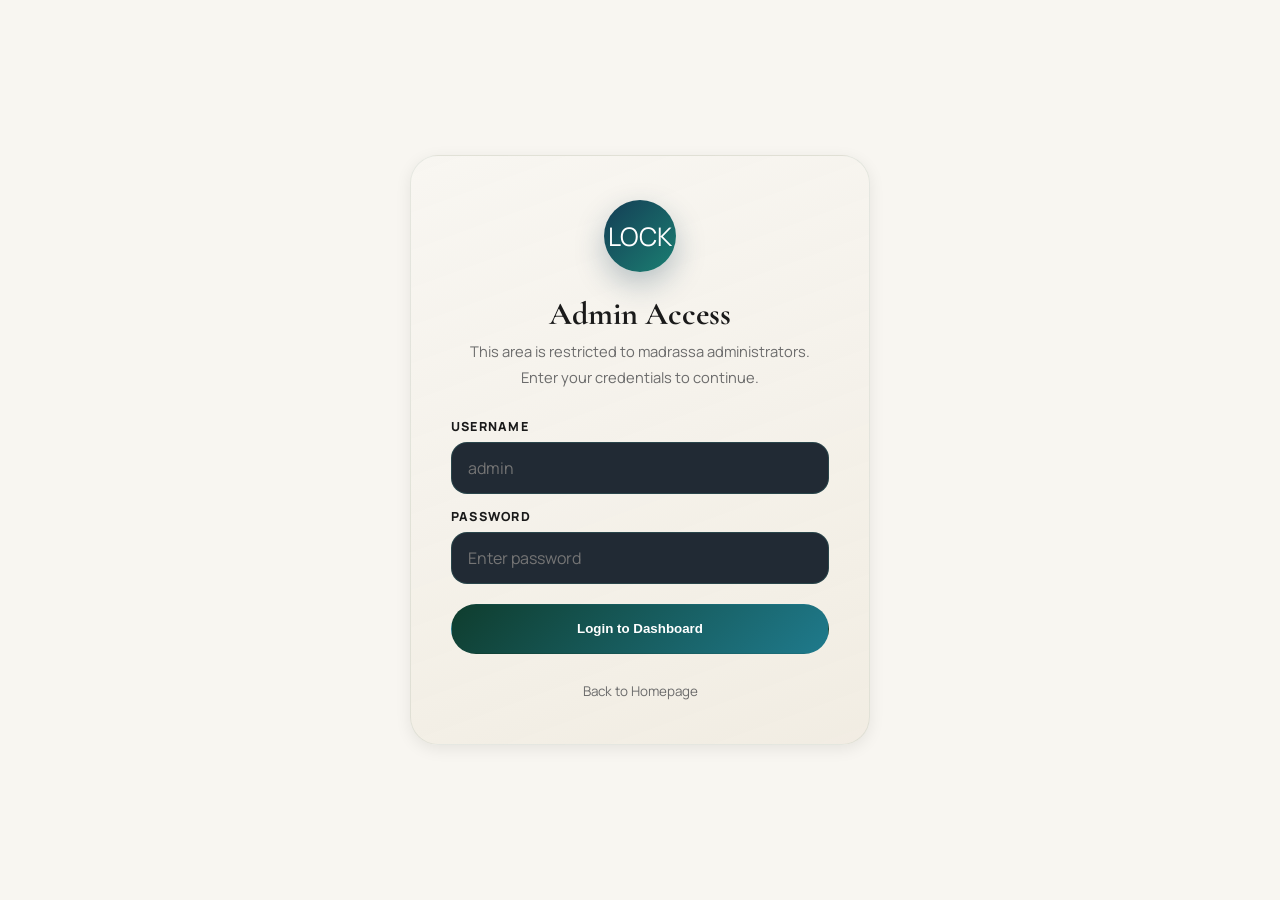
==== admin_admissions.html @ 9272abba "Add files via upload" ====
﻿<!DOCTYPE html>
<html lang="en">
<head>
  <meta charset="UTF-8">
  <meta name="viewport" content="width=device-width, initial-scale=1.0">
  <title>Admin Dashboard | Darul Uloom Asufatul Islamia</title>
  <link rel="preconnect" href="https://fonts.googleapis.com">
  <link rel="preconnect" href="https://fonts.gstatic.com" crossorigin>
  <link href="https://fonts.googleapis.com/css2?family=Cormorant+Garamond:wght@500;600;700&family=Manrope:wght@400;500;600;700;800&display=swap" rel="stylesheet">
  <link rel="stylesheet" href="index.css">
  <style>
    .admin-gate{min-height:100vh;display:flex;align-items:center;justify-content:center;padding:24px;}
    .gate-card{width:min(460px,100%);padding:44px 40px;border-radius:28px;border:1px solid var(--border);background:linear-gradient(160deg,var(--surface),var(--surface-tint));box-shadow:var(--shadow);text-align:center;}
    .gate-icon{width:72px;height:72px;border-radius:50%;background:linear-gradient(135deg,#143d55,#1b7f72);color:#fff;font-size:1.6rem;display:grid;place-items:center;margin:0 auto 22px;box-shadow:0 12px 30px rgba(20,61,85,0.28);}
    .gate-card h2{margin:0 0 6px;font-family:"Cormorant Garamond",serif;font-size:2rem;}
    .gate-card>p{margin:0 0 28px;color:var(--muted);font-size:0.92rem;line-height:1.7;}
    .gate-form{display:grid;gap:14px;text-align:left;}
    .gate-form label{display:grid;gap:7px;}
    .gate-form label span{font-size:0.78rem;font-weight:800;letter-spacing:0.1em;text-transform:uppercase;color:var(--primary-deep);}
    .gate-form input{min-height:52px;padding:0 16px;border:1px solid rgba(85,209,194,.16);border-radius:16px;font:inherit;color:var(--text);background:rgba(10,20,33,.9);outline:none;transition:border-color .2s,box-shadow .2s;}
    .admin-page{display:none;}
    .admin-page.active{display:block;}
    .admin-gate.hidden{display:none;}
    .admin-stats{display:grid;grid-template-columns:repeat(4,1fr);gap:16px;margin-bottom:24px;}
    .stat-tile{padding:22px 24px;border-radius:20px;border:1px solid var(--border);background:linear-gradient(160deg,var(--surface),var(--surface-tint));box-shadow:0 4px 18px rgba(20,61,85,0.08);position:relative;overflow:hidden;}
    .stat-tile::before{content:"";position:absolute;top:0;left:0;right:0;height:4px;}
    .stat-tile.all::before{background:linear-gradient(90deg,#143d55,#1b7f72);}
    .stat-tile.pending::before{background:linear-gradient(90deg,#c6922f,#f0bc68);}
    .stat-tile.approved::before{background:linear-gradient(90deg,#1b7f72,#55d1c2);}
    .stat-tile.rejected::before{background:linear-gradient(90deg,#8b3030,#d45555);}
    .stat-tile small{font-size:0.73rem;font-weight:800;letter-spacing:0.1em;text-transform:uppercase;color:var(--muted);display:block;margin-bottom:6px;}
    .stat-tile strong{display:block;font-family:"Cormorant Garamond",serif;font-size:2.4rem;line-height:1;color:var(--text);}
    .admin-toolbar-v2{display:flex;flex-wrap:wrap;gap:12px;align-items:center;justify-content:space-between;margin-bottom:18px;padding:18px 22px;border-radius:20px;border:1px solid var(--border);background:linear-gradient(160deg,var(--surface),var(--surface-tint));}
    .toolbar-left{display:flex;gap:8px;flex-wrap:wrap;align-items:center;}
    .filter-btn{min-height:36px;padding:0 16px;border-radius:999px;border:1px solid var(--border);background:transparent;color:var(--muted);font:inherit;font-size:0.82rem;font-weight:700;cursor:pointer;transition:all .2s;}
    .filter-btn:hover{background:rgba(27,127,114,.08);color:var(--text);}
    .filter-btn.active{background:var(--primary-deep);color:#fff;border-color:var(--primary-deep);}
    .search-wrap{position:relative;}
    .search-wrap input{min-height:36px;padding:0 14px 0 36px;border-radius:999px;border:1px solid rgba(85,209,194,.16);font:inherit;font-size:0.88rem;color:var(--text);background:rgba(10,20,33,.9);outline:none;width:220px;transition:border-color .2s;}
    .search-icon{position:absolute;left:11px;top:50%;transform:translateY(-50%);color:var(--muted);font-size:0.85rem;pointer-events:none;}
    .table-wrap-v2{border-radius:22px;border:1px solid var(--border);overflow:hidden;background:linear-gradient(180deg,var(--surface),var(--surface-tint));box-shadow:0 4px 24px rgba(20,61,85,0.08);}
    .admin-table-v2{width:100%;min-width:1000px;border-collapse:collapse;}
    .admin-table-v2 thead tr{background:rgba(85,209,194,.07);}
    .admin-table-v2 th{padding:14px 16px;text-align:left;font-size:0.72rem;font-weight:800;letter-spacing:.1em;text-transform:uppercase;color:var(--primary-deep);border-bottom:1px solid var(--border);white-space:nowrap;}
    .admin-table-v2 td{padding:14px 16px;border-bottom:1px solid var(--border);color:var(--text);vertical-align:middle;}
    .admin-table-v2 tbody tr:last-child td{border-bottom:0;}
    .admin-table-v2 tbody tr{transition:background .15s;}
    .admin-table-v2 tbody tr:hover{background:rgba(27,127,114,.04);}
    .status-badge{display:inline-flex;align-items:center;gap:5px;padding:4px 11px;border-radius:999px;font-size:0.74rem;font-weight:800;letter-spacing:.06em;text-transform:uppercase;white-space:nowrap;}
    .status-badge::before{content:"";width:6px;height:6px;border-radius:50%;flex-shrink:0;}
    .status-badge.Pending{background:rgba(240,188,104,.15);color:#f0bc68;}
    .status-badge.Pending::before{background:#c6922f;}
    .status-badge.Approved{background:rgba(85,209,194,.15);color:#55d1c2;}
    .status-badge.Approved::before{background:#1b7f72;}
    .status-badge.Rejected{background:rgba(220,80,80,.15);color:#e07070;}
    .action-row{display:flex;gap:5px;}
    .act-btn{min-height:30px;padding:0 10px;border-radius:9px;border:1px solid transparent;font:inherit;font-size:0.74rem;font-weight:800;cursor:pointer;transition:all .18s;white-space:nowrap;}
    .act-btn.approve{background:rgba(27,127,114,.12);color:#1b7f72;border-color:rgba(27,127,114,.24);}
    .act-btn.approve:hover{background:#1b7f72;color:#fff;}
    .act-btn.reject{background:rgba(180,50,50,.1);color:#a03030;border-color:rgba(180,50,50,.2);}
    .act-btn.reject:hover{background:#c04040;color:#fff;}
    .act-btn.set-pending{background:rgba(198,146,47,.1);color:#8e5b1d;border-color:rgba(198,146,47,.2);}
    .act-btn.set-pending:hover{background:#c6922f;color:#fff;}
    .act-btn.delete{background:rgba(100,100,100,.08);color:var(--muted);border-color:var(--border);}
    .act-btn.delete:hover{background:#555;color:#fff;}
    .roll-chip{font-family:"Cormorant Garamond",serif;font-size:1rem;font-weight:700;color:#f0bc68;background:rgba(240,188,104,.12);padding:2px 10px;border-radius:8px;}
    .admin-topbar{display:flex;align-items:center;justify-content:space-between;gap:16px;margin:16px 0 22px;}
    .admin-avatar{width:44px;height:44px;border-radius:50%;background:linear-gradient(135deg,#143d55,#1b7f72);color:#fff;font-size:1rem;font-weight:800;display:grid;place-items:center;flex-shrink:0;}
    .no-data-row td{text-align:center;padding:52px 24px;color:var(--muted);font-style:italic;}
    @media(max-width:960px){.admin-stats{grid-template-columns:1fr 1fr;}}
    @media(max-width:640px){.admin-stats{grid-template-columns:1fr 1fr;gap:10px;}.admin-toolbar-v2{flex-direction:column;align-items:flex-start;}.search-wrap input{width:100%;}}
  </style>
</head>
<body class="portal-page-body">

  <!-- LOGIN GATE -->
  <div class="admin-gate" id="adminGate">
    <div class="gate-card">
      <div class="gate-icon">LOCK</div>
      <h2>Admin Access</h2>
      <p>This area is restricted to madrassa administrators. Enter your credentials to continue.</p>
      <form class="gate-form" id="gateForm">
        <label>
          <span>Username</span>
          <input type="text" name="username" placeholder="admin" autocomplete="username">
        </label>
        <label>
          <span>Password</span>
          <input type="password" name="password" placeholder="Enter password" autocomplete="current-password">
        </label>
        <button type="submit" class="btn btn-primary" style="margin-top:6px;">Login to Dashboard</button>
      </form>
      <p class="form-status" id="gateStatus" style="margin-top:14px;"></p>
      <a href="index.html" style="display:block;margin-top:20px;font-size:0.84rem;color:var(--muted);">Back to Homepage</a>
    </div>
  </div>

  <!-- ADMIN DASHBOARD -->
  <div class="admin-page page-shell" id="adminPage">

    <div class="admin-topbar">
      <div style="display:flex;align-items:center;gap:14px;">
        <div class="admin-avatar">A</div>
        <div>
          <strong style="display:block;font-size:1rem;">Administrator</strong>
          <span style="font-size:0.78rem;color:var(--muted);">Darul Uloom Asufatul Islamia</span>
        </div>
      </div>
      <div style="display:flex;gap:10px;">
        <a href="index.html" class="btn btn-secondary" style="font-size:0.82rem;">Homepage</a>
        <button class="btn btn-secondary" id="logoutBtn" style="font-size:0.82rem;">Logout</button>
      </div>
    </div>

    <div style="margin-bottom:22px;padding:28px 30px;border:1px solid var(--border);border-radius:24px;background:linear-gradient(180deg,var(--surface),var(--surface-tint));box-shadow:var(--shadow);">
      <p class="section-tag" style="margin-bottom:8px;">Admin Panel</p>
      <h1 style="margin:0 0 8px;font-family:'Cormorant Garamond',serif;font-size:clamp(2rem,4vw,3.2rem);">Admission Applications</h1>
      <p style="margin:0;color:var(--muted);line-height:1.7;">Review, approve, or reject applications. Approved students are automatically assigned a Roll Number for their Admit Card.</p>
    </div>

    <!-- Stats -->
    <div class="admin-stats">
      <div class="stat-tile all"><small>Total Applications</small><strong id="statTotal">0</strong></div>
      <div class="stat-tile pending"><small>Pending Review</small><strong id="statPending">0</strong></div>
      <div class="stat-tile approved"><small>Approved</small><strong id="statApproved">0</strong></div>
      <div class="stat-tile rejected"><small>Rejected</small><strong id="statRejected">0</strong></div>
    </div>

    <!-- Add Student -->
    <div style="margin-bottom:24px;padding:24px;border:1px solid var(--border);border-radius:24px;background:linear-gradient(180deg,var(--surface),var(--surface-tint));box-shadow:0 4px 18px rgba(20,61,85,.08);">
      <div style="display:flex;align-items:center;justify-content:space-between;gap:16px;margin-bottom:18px;">
        <div>
          <p class="section-tag" style="margin-bottom:8px;">Admin Student Add</p>
          <h2 style="margin:0;font-family:'Cormorant Garamond',serif;font-size:1.5rem;">Add Student for Login Portal</h2>
          <p style="margin:8px 0 0;color:var(--muted);font-size:0.92rem;line-height:1.6;">Add new roll number records that appear in the student login overview.</p>
        </div>
      </div>
      <form id="studentAddForm" style="display:grid;grid-template-columns:repeat(auto-fit,minmax(180px,1fr));gap:14px;align-items:end;">
        <label style="display:grid;gap:8px;"><span style="font-weight:700;font-size:0.82rem;text-transform:uppercase;letter-spacing:0.1em;color:var(--primary-deep);">Roll Number</span><input type="text" name="student_id" placeholder="DUA101" required></label>
        <label style="display:grid;gap:8px;"><span style="font-weight:700;font-size:0.82rem;text-transform:uppercase;letter-spacing:0.1em;color:var(--primary-deep);">Student Name</span><input type="text" name="student_name" placeholder="Enter student name" required></label>
        <label style="display:grid;gap:8px;"><span style="font-weight:700;font-size:0.82rem;text-transform:uppercase;letter-spacing:0.1em;color:var(--primary-deep);">Parahs Completed</span><input type="number" name="revision" placeholder="e.g. 2 Paras" value="0"></label>
        <label style="display:grid;gap:8px;"><span style="font-weight:700;font-size:0.82rem;text-transform:uppercase;letter-spacing:0.1em;color:var(--primary-deep);">Attendance (%)</span><input type="number" name="attendance" placeholder="e.g. 96" min="0" max="100" value="0"></label>
        <label style="display:grid;gap:8px;"><span style="font-weight:700;font-size:0.82rem;text-transform:uppercase;letter-spacing:0.1em;color:var(--primary-deep);">Lesson</span><input type="text" name="lesson" placeholder="e.g. Surah Al-Baqarah" value=""></label>
        <label style="display:grid;gap:8px;"><span style="font-weight:700;font-size:0.82rem;text-transform:uppercase;letter-spacing:0.1em;color:var(--primary-deep);">Progress (%)</span><input type="number" name="progress" placeholder="e.g. 78" min="0" max="100" value="0"></label>
        <div style="display:flex;align-items:center;gap:12px;grid-column:1 / -1;">
          <button type="submit" class="btn btn-primary" style="padding:0 18px;">Add Student</button>
          <span id="studentAddStatus" class="form-status" style="margin:0;">&nbsp;</span>
        </div>
      </form>
    </div>

    <!-- Student Management -->
    <div style="margin-bottom:24px;padding:24px;border:1px solid var(--border);border-radius:24px;background:linear-gradient(180deg,var(--surface),var(--surface-tint));box-shadow:0 4px 18px rgba(20,61,85,.08);">
      <div style="display:flex;align-items:center;justify-content:space-between;gap:16px;margin-bottom:18px;">
        <div>
          <p class="section-tag" style="margin-bottom:8px;">Student Management</p>
          <h2 style="margin:0;font-family:'Cormorant Garamond',serif;font-size:1.5rem;">Edit Student Records</h2>
          <p style="margin:8px 0 0;color:var(--muted);font-size:0.92rem;line-height:1.6;">View, edit, or delete all student records for the login portal.</p>
        </div>
        <button class="btn btn-secondary" id="refreshStudentsBtn" style="font-size:0.82rem;">Refresh</button>
      </div>
      <div id="studentsTableContainer">
        <div style="overflow-x:auto;margin-top:16px;">
          <table class="admin-table-v2" id="studentsTable">
            <thead>
              <tr>
                <th>#</th>
                <th>Roll Number</th>
                <th>Student Name</th>
                <th>Parahs Completed</th>
                <th>Attendance (%)</th>
                <th>Lesson</th>
                <th>Progress (%)</th>
                <th>Actions</th>
              </tr>
            </thead>
            <tbody id="studentsTableBody">
              <tr class="no-data-row"><td colspan="8">Loading student records...</td></tr>
            </tbody>
          </table>
        </div>
      </div>
      <div id="studentEditForm" style="display:none;margin-top:20px;padding:20px;border:1px solid var(--border);border-radius:16px;background:rgba(255,255,255,.05);">
        <h3 style="margin:0 0 16px;font-family:'Cormorant Garamond',serif;">Edit Student: <span id="editStudentId"></span></h3>
        <form id="editStudentForm" style="display:grid;grid-template-columns:repeat(auto-fit,minmax(180px,1fr));gap:14px;align-items:end;">
          <label style="display:grid;gap:8px;"><span style="font-weight:700;font-size:0.82rem;text-transform:uppercase;letter-spacing:0.1em;color:var(--primary-deep);">Student Name</span><input type="text" name="student_name" required></label>
          <label style="display:grid;gap:8px;"><span style="font-weight:700;font-size:0.82rem;text-transform:uppercase;letter-spacing:0.1em;color:var(--primary-deep);">Parahs Completed</span><input type="number" name="revision" placeholder="e.g. 2 Paras" value="0"></label>
          <label style="display:grid;gap:8px;"><span style="font-weight:700;font-size:0.82rem;text-transform:uppercase;letter-spacing:0.1em;color:var(--primary-deep);">Attendance (%)</span><input type="number" name="attendance" placeholder="e.g. 96" min="0" max="100" value="0"></label>
          <label style="display:grid;gap:8px;"><span style="font-weight:700;font-size:0.82rem;text-transform:uppercase;letter-spacing:0.1em;color:var(--primary-deep);">Lesson</span><input type="text" name="lesson" placeholder="e.g. Surah Al-Baqarah" value=""></label>
          <label style="display:grid;gap:8px;"><span style="font-weight:700;font-size:0.82rem;text-transform:uppercase;letter-spacing:0.1em;color:var(--primary-deep);">Progress (%)</span><input type="number" name="progress" placeholder="e.g. 78" min="0" max="100" value="0"></label>
          <div style="display:flex;align-items:center;gap:12px;grid-column:1 / -1;">
            <button type="submit" class="btn btn-primary" style="padding:0 18px;">Update Student</button>
            <button type="button" class="btn btn-secondary" id="cancelEditBtn" style="padding:0 18px;">Cancel</button>
            <span id="studentEditStatus" class="form-status" style="margin:0;">&nbsp;</span>
          </div>
        </form>
      </div>
    </div>

    <!-- Toolbar -->
    <div class="admin-toolbar-v2">
      <div class="toolbar-left">
        <button class="filter-btn active" data-filter="All">All</button>
        <button class="filter-btn" data-filter="Pending">Pending</button>
        <button class="filter-btn" data-filter="Approved">Approved</button>
        <button class="filter-btn" data-filter="Rejected">Rejected</button>
      </div>
      <div style="display:flex;gap:10px;align-items:center;flex-wrap:wrap;">
        <div class="search-wrap">
          <span class="search-icon">S</span>
          <input type="text" id="searchInput" placeholder="Search by name, phone...">
        </div>
        <button class="btn btn-secondary" id="refreshBtn" style="font-size:0.82rem;">Refresh</button>
      </div>
    </div>

    <!-- Table -->
    <div class="table-wrap-v2">
      <div style="overflow-x:auto;">
        <table class="admin-table-v2">
          <thead>
            <tr>
              <th>#</th>
              <th>Roll No</th>
              <th>Student Name</th>
              <th>Parent / Guardian</th>
              <th>Phone</th>
              <th>Course</th>
              <th>Date of Birth</th>
              <th>Previous Education</th>
              <th>Status</th>
              <th>Applied On</th>
              <th>Actions</th>
            </tr>
          </thead>
          <tbody id="tableBody">
            <tr class="no-data-row"><td colspan="11">Loading applications...</td></tr>
          </tbody>
        </table>
      </div>
    </div>
    <p class="form-status" id="tableStatus" style="margin-top:14px;"></p>
  </div>

  <script>
    const root = document.documentElement;
    const API_BASE = "http://127.0.0.1:8000";
    if (localStorage.getItem("du-theme") === "dark") root.classList.add("dark-mode");

    const gate = document.getElementById("adminGate");
    const adminPage = document.getElementById("adminPage");
    const gateForm = document.getElementById("gateForm");
    const gateStatus = document.getElementById("gateStatus");
    const tableBody = document.getElementById("tableBody");
    const tableStatus = document.getElementById("tableStatus");
    const searchInput = document.getElementById("searchInput");
    let currentFilter = "All", searchTimeout = null;

    function showDashboard() {
      gate.classList.add("hidden");
      adminPage.classList.add("active");
      loadAdmissions();
      loadStudents(); // Auto-load students when dashboard opens
    }

    if (sessionStorage.getItem("admin-auth") === "yes") showDashboard();

    gateForm.addEventListener("submit", async (e) => {
      e.preventDefault();
      gateStatus.textContent = "Verifying...";
      gateStatus.className = "form-status";
      const data = Object.fromEntries(new FormData(gateForm).entries());
      try {
        const res = await fetch(`${API_BASE}/api/admin/login`, { method: "POST", headers: { "Content-Type": "application/json" }, body: JSON.stringify(data), credentials: "include" });
        const result = await res.json();
        if (result.ok) { sessionStorage.setItem("admin-auth", "yes"); showDashboard(); }
        else { gateStatus.textContent = result.message; gateStatus.className = "form-status error"; }
      } catch { gateStatus.textContent = "Connection error. Is the server running at localhost:8000?"; gateStatus.className = "form-status error"; }
    });

    document.getElementById("logoutBtn").addEventListener("click", async () => {
      try {
        await fetch(`${API_BASE}/api/admin/logout`, { method: "POST", credentials: "include" });
      } catch {}
      sessionStorage.removeItem("admin-auth");
      adminPage.classList.remove("active");
      gate.classList.remove("hidden");
    });

    document.querySelectorAll(".filter-btn").forEach(btn => {
      btn.addEventListener("click", () => {
        document.querySelectorAll(".filter-btn").forEach(b => b.classList.remove("active"));
        btn.classList.add("active");
        currentFilter = btn.dataset.filter;
        loadAdmissions();
      });
    });

    searchInput.addEventListener("input", () => { clearTimeout(searchTimeout); searchTimeout = setTimeout(loadAdmissions, 320); });
    document.getElementById("refreshBtn").addEventListener("click", loadAdmissions);
    const studentAddForm = document.getElementById("studentAddForm");
    const studentAddStatus = document.getElementById("studentAddStatus");

    studentAddForm.addEventListener("submit", async (e) => {
      e.preventDefault();
      studentAddStatus.textContent = "Saving student...";
      studentAddStatus.className = "form-status";
      const payload = Object.fromEntries(new FormData(studentAddForm).entries());
      payload.revision = payload.revision || "0 Paras";
      payload.progress = Number(payload.progress || 0);
      payload.attendance = Number(payload.attendance || 0);
      try {
        const res = await fetch(`${API_BASE}/api/students`, { method: "POST", headers: { "Content-Type": "application/json" }, body: JSON.stringify(payload), credentials: "include" });
        const data = await res.json();
        studentAddStatus.textContent = data.message;
        studentAddStatus.className = `form-status ${data.ok ? "success" : "error"}`;
        if (data.ok) studentAddForm.reset();
      } catch (err) {
        studentAddStatus.textContent = `Failed to add student. ${err?.message || "Is the server running?"}`;
        studentAddStatus.className = "form-status error";
      }
    });

    // Student Management
    const studentsTableContainer = document.getElementById("studentsTableContainer");
    const studentsTableBody = document.getElementById("studentsTableBody");
    const studentEditForm = document.getElementById("studentEditForm");
    const editStudentForm = document.getElementById("editStudentForm");
    const studentEditStatus = document.getElementById("studentEditStatus");
    const editStudentId = document.getElementById("editStudentId");
    let currentEditingStudent = null;

    document.getElementById("refreshStudentsBtn").addEventListener("click", loadStudents);
    document.getElementById("cancelEditBtn").addEventListener("click", () => {
      studentEditForm.style.display = "none";
      currentEditingStudent = null;
    });

    editStudentForm.addEventListener("submit", async (e) => {
      e.preventDefault();
      if (!currentEditingStudent) return;
      studentEditStatus.textContent = "Updating student...";
      studentEditStatus.className = "form-status";
      const payload = Object.fromEntries(new FormData(editStudentForm).entries());
      payload.revision = payload.revision || "0 Paras";
      payload.progress = Number(payload.progress || 0);
      payload.attendance = Number(payload.attendance || 0);
      try {
        const res = await fetch(`${API_BASE}/api/students/${currentEditingStudent}`, { method: "PATCH", headers: { "Content-Type": "application/json" }, body: JSON.stringify(payload), credentials: "include" });
        const data = await res.json();
        studentEditStatus.textContent = data.message;
        studentEditStatus.className = `form-status ${data.ok ? "success" : "error"}`;
        if (data.ok) {
          studentEditForm.style.display = "none";
          currentEditingStudent = null;
          loadStudents(); // Reload the table
        }
      } catch (err) {
        studentEditStatus.textContent = `Failed to update student. ${err?.message || "Is the server running?"}`;
        studentEditStatus.className = "form-status error";
      }
    });

    async function loadStudents() {
      try {
        const res = await fetch(`${API_BASE}/api/students`, { credentials: "include" });
        if (res.status === 401) {
          alert("Admin session expired. Please login again.");
          return;
        }
        const data = await res.json();
        if (data.ok && data.students) {
          studentsTableContainer.style.display = "block";
          if (!data.students.length) {
            studentsTableBody.innerHTML = `<tr class="no-data-row"><td colspan="8">No students found.</td></tr>`;
            return;
          }
          studentsTableBody.innerHTML = data.students.map((student, i) => `
            <tr>
              <td style="color:var(--muted);font-size:0.8rem;">${i + 1}</td>
              <td><strong>${esc(student.student_id)}</strong></td>
              <td>${esc(student.student_name)}</td>
              <td>${esc(student.revision || "0 Paras")}</td>
              <td>${student.attendance}%</td>
              <td style="max-width:150px;white-space:nowrap;overflow:hidden;text-overflow:ellipsis;" title="${esc(student.lesson || "")}">${esc(student.lesson || "-")}</td>
              <td>${student.progress}%</td>
              <td><div class="action-row">
                <button class="act-btn approve" onclick="editStudent('${student.student_id}', ${JSON.stringify(student).replace(/"/g, '&quot;')})">Edit</button>
                <button class="act-btn delete" onclick="deleteStudent('${student.student_id}', '${esc(student.student_name)}')" title="Delete">Delete</button>
              </div></td>
            </tr>`).join("");
        } else {
          studentsTableBody.innerHTML = `<tr class="no-data-row"><td colspan="8">Failed to load students.</td></tr>`;
        }
      } catch (err) {
        studentsTableBody.innerHTML = `<tr class="no-data-row"><td colspan="8">Error loading students: ${err.message}</td></tr>`;
      }
    }

    function editStudent(studentId, student) {
      currentEditingStudent = studentId;
      editStudentId.textContent = studentId;
      editStudentForm.student_name.value = student.student_name || "";
      editStudentForm.revision.value = student.revision ? student.revision.replace(" Paras", "") : "0";
      editStudentForm.attendance.value = student.attendance || 0;
      editStudentForm.lesson.value = student.lesson || "";
      editStudentForm.progress.value = student.progress || 0;
      studentEditForm.style.display = "block";
      studentEditForm.scrollIntoView({ behavior: "smooth" });
    }

    async function deleteStudent(studentId, studentName) {
      if (!confirm(`Are you sure you want to delete the student record for "${studentName}" (${studentId})? This action cannot be undone.`)) {
        return;
      }
      try {
        const res = await fetch(`${API_BASE}/api/students/${studentId}`, { method: "DELETE", credentials: "include" });
        const data = await res.json();
        if (data.ok) {
          loadStudents(); // Reload the table
        } else {
          alert(`Failed to delete student: ${data.message}`);
        }
      } catch (err) {
        alert(`Error deleting student: ${err.message}`);
      }
    }

    async function loadAdmissions() {
      tableStatus.textContent = "";
      const search = searchInput.value.trim();
      let url = `${API_BASE}/api/admissions?status=${encodeURIComponent(currentFilter)}${search ? `&search=${encodeURIComponent(search)}` : ""}`;
      try {
        const res = await fetch(url, { credentials: "include" });
        if (res.status === 401) {
          sessionStorage.removeItem("admin-auth");
          adminPage.classList.remove("active");
          gate.classList.remove("hidden");
          gateStatus.textContent = "Please login as admin to view applications.";
          gateStatus.className = "form-status error";
          return;
        }
        const data = await res.json();
        document.getElementById("statTotal").textContent = data.stats.total;
        document.getElementById("statPending").textContent = data.stats.pending;
        document.getElementById("statApproved").textContent = data.stats.approved;
        document.getElementById("statRejected").textContent = data.stats.rejected;
        if (!data.items.length) { tableBody.innerHTML = `<tr class="no-data-row"><td colspan="11">No applications match your filter.</td></tr>`; return; }
        tableBody.innerHTML = data.items.map((item, i) => `
          <tr id="row-${item.id}">
            <td style="color:var(--muted);font-size:0.8rem;">${i + 1}</td>
            <td>${item.roll_no ? `<span class="roll-chip">${esc(item.roll_no)}</span>` : `<span style="color:var(--muted);font-size:0.8rem;font-style:italic;">Unassigned</span>`}</td>
            <td><strong>${esc(item.student_name)}</strong></td>
            <td>${esc(item.parent_name)}</td>
            <td style="font-size:0.88rem;">${esc(item.phone)}</td>
            <td style="font-size:0.84rem;">${esc(item.course)}</td>
            <td style="font-size:0.82rem;color:var(--muted);">${esc(item.date_of_birth || "-")}</td>
            <td style="font-size:0.82rem;color:var(--muted);max-width:130px;white-space:nowrap;overflow:hidden;text-overflow:ellipsis;" title="${esc(item.previous_education||"")}">${esc(item.previous_education || "-")}</td>
            <td><span class="status-badge ${esc(item.status)}">${esc(item.status)}</span></td>
            <td style="font-size:0.78rem;color:var(--muted);white-space:nowrap;">${fmtDate(item.created_at)}</td>
            <td><div class="action-row">
              ${item.status !== "Approved" ? `<button class="act-btn approve" onclick="updateStatus(${item.id},'Approved')">Approve</button>` : ""}
              ${item.status !== "Rejected" ? `<button class="act-btn reject" onclick="updateStatus(${item.id},'Rejected')">Reject</button>` : ""}
              ${item.status !== "Pending" ? `<button class="act-btn set-pending" onclick="updateStatus(${item.id},'Pending')">Pending</button>` : ""}
              <button class="act-btn delete" onclick="delAdmission(${item.id})" title="Delete">Delete</button>
            </div></td>
          </tr>`).join("");
      } catch {
        tableBody.innerHTML = `<tr class="no-data-row"><td colspan="11">Failed to load data. Is the server running?</td></tr>`;
      }
    }

    async function updateStatus(id, status) {
      try {
        const res = await fetch(`${API_BASE}/api/admissions/${id}`, { method: "PATCH", headers: { "Content-Type": "application/json" }, body: JSON.stringify({ status }), credentials: "include" });
        const r = await res.json();
        tableStatus.textContent = r.message + (r.admission?.roll_no ? ` Roll No assigned: ${r.admission.roll_no}` : "");
        tableStatus.className = `form-status ${r.ok ? "success" : "error"}`;
        if (r.ok) loadAdmissions();
      } catch { tableStatus.textContent = "Action failed."; tableStatus.className = "form-status error"; }
    }

    async function delAdmission(id) {
      if (!confirm("Permanently delete this application? This cannot be undone.")) return;
      try {
        const res = await fetch(`${API_BASE}/api/admissions/${id}`, { method: "DELETE", credentials: "include" });
        const r = await res.json();
        tableStatus.textContent = r.message;
        tableStatus.className = `form-status ${r.ok ? "success" : "error"}`;
        if (r.ok) loadAdmissions();
      } catch { tableStatus.textContent = "Delete failed."; tableStatus.className = "form-status error"; }
    }

    function esc(s) { return String(s||"").replace(/&/g,"&amp;").replace(/</g,"&lt;").replace(/>/g,"&gt;").replace(/"/g,"&quot;"); }
    function fmtDate(dt) {
      if (!dt) return "-";
      try { return new Date(dt).toLocaleDateString("en-IN", { day:"2-digit", month:"short", year:"numeric" }); } catch { return dt; }
    }
  </script>
</body>
</html>
---- index.css ----
:root {
  --bg: #F8F6F1;
  --bg-soft: #F0EFEB;
  --surface: rgba(248, 246, 241, 0.98);
  --surface-strong: #FDFBF8;
  --surface-tint: rgba(240, 235, 225, 0.9);
  --primary: #0F3D2E;
  --primary-light: #1A5A47;
  --accent: #C8A96A;
  --accent-soft: #A8855C;
  --text: #1A1A1A;
  --muted: #6B6B6B;
  --border: rgba(15, 61, 46, 0.08);
  --shadow: 0 4px 16px rgba(0, 0, 0, 0.08);
  --hero-glass: rgba(248, 246, 241, 0.95);
  --hero-text-soft: rgba(26, 26, 26, 0.95);
  --hero-text-faint: rgba(26, 26, 26, 0.75);
  --toggle-bg: rgba(15, 61, 46, 0.08);
  --toggle-border: rgba(15, 61, 46, 0.15);
  --gallery-overlay: linear-gradient(180deg, rgba(248, 246, 241, 0.3), rgba(248, 246, 241, 0.85));
  --night-glow: rgba(31, 122, 140, 0.08);
  --gradient-primary: linear-gradient(135deg, #0F3D2E 0%, #1F7A8C 100%);
  --gradient-accent: linear-gradient(135deg, #C8A96A 0%, #A8855C 100%);
  --gradient-secondary: linear-gradient(135deg, #1F7A8C 0%, #0F3D2E 100%);
}

.dark-mode {
  --bg: #0f172a;
  --bg-soft: #1e293b;
  --surface: rgba(30, 41, 59, 0.8);
  --surface-strong: #334155;
  --surface-tint: rgba(51, 65, 85, 0.5);
  --primary: #00d4ff;
  --primary-deep: #00a8cc;
  --accent: #00ffff;
  --accent-soft: #00e5ff;
  --text: #f1f5f9;
  --muted: #cbd5e1;
  --border: rgba(0, 212, 255, 0.2);
  --shadow: 0 25px 70px rgba(0, 0, 0, 0.4);
  --hero-glass: rgba(255, 255, 255, 0.08);
  --hero-text-soft: rgba(241, 245, 249, 0.95);
  --hero-text-faint: rgba(241, 245, 249, 0.8);
  --toggle-bg: rgba(0, 212, 255, 0.25);
  --toggle-border: rgba(0, 212, 255, 0.35);
  --gallery-overlay: linear-gradient(180deg, rgba(15, 23, 42, 0.2), rgba(15, 23, 42, 0.8));
  --night-glow: rgba(0, 255, 255, 0.2);
  --gradient-primary: linear-gradient(135deg, #00d4ff 0%, #00a8cc 100%);
  --gradient-accent: linear-gradient(135deg, #00ffff 0%, #00e5ff 100%);
  --gradient-warm: linear-gradient(135deg, #a855f7 0%, #7c3aed 100%);
  --glow-primary: 0 0 20px rgba(0, 212, 255, 0.5);
  --glow-accent: 0 0 20px rgba(0, 255, 255, 0.5);
}

* {
  box-sizing: border-box;
}

html {
  scroll-behavior: smooth;
}

body {
  margin: 0;
  font-family: "Manrope", sans-serif;
  color: var(--text);
  background: var(--bg);
  transition: background 0.35s ease, color 0.35s ease;
}

a {
  color: inherit;
  text-decoration: none;
}

.page-shell {
  width: min(1280px, calc(100% - 20px));
  margin: 10px auto 24px;
}

.portal-page-body {
  min-height: 100vh;
}

.portal-page-shell {
  width: min(1100px, calc(100% - 24px));
}

.portal-page-header {
  display: grid;
  gap: 14px;
  padding: 28px 30px;
  border: 1px solid var(--border);
  border-radius: 24px;
  background: var(--surface);
  box-shadow: var(--shadow);
}

.portal-page-main {
  margin-top: 22px;
}

.admin-toolbar {
  position: relative;
  z-index: 1;
  display: flex;
  justify-content: space-between;
  align-items: center;
  gap: 14px;
  margin-bottom: 18px;
}

.table-wrap {
  position: relative;
  z-index: 1;
  overflow-x: auto;
  border: 1px solid var(--border);
  border-radius: 20px;
  background: var(--surface);
}

.admin-table {
  width: 100%;
  min-width: 760px;
  border-collapse: collapse;
}

.admin-table th,
.admin-table td {
  padding: 16px 18px;
  text-align: left;
  border-bottom: 1px solid var(--border);
}

.admin-table th {
  font-size: 0.82rem;
  letter-spacing: 0.08em;
  text-transform: uppercase;
  color: var(--primary);
  background: rgba(96, 165, 250, 0.1);
}

.admin-table tbody tr:last-child td {
  border-bottom: 0;
}

.admin-table td {
  color: var(--text);
}



.portal-page-title {
  margin: 0;
  font-size: clamp(2.2rem, 4vw, 3.6rem);
  font-family: "Cormorant Garamond", serif;
}

.portal-page-copy {
  margin: 0;
  max-width: 68ch;
  color: var(--muted);
  line-height: 1.8;
}

.back-link {
  display: inline-flex;
  width: fit-content;
  min-height: 42px;
  align-items: center;
  padding: 0 16px;
  border-radius: 999px;
  background: rgba(96, 165, 250, 0.15);
  font-weight: 700;
}

.hero {
  position: relative;
  overflow: hidden;
  padding: 0;
  border-radius: 22px;
  background: var(--bg-soft);
  box-shadow: var(--shadow);
}

.hero::after {
  display: none;
}

.hero::before {
  display: none;
}

.utility-bar,
.masthead,
.topbar,
.hero-showcase,
main,
.split-section,
.contact-strip,
.portal-grid,
.card-grid,
.teacher-grid,
.info-grid,
.highlight-list,
.contact-form {
  display: grid;
}

.utility-bar {
  grid-template-columns: 1fr;
  gap: 18px;
  align-items: center;
  padding: 12px 18px;
  color: #fff;
  background: linear-gradient(90deg, #3b82f6, #06b6d4);
}

.utility-left,
.utility-right {
  display: flex;
  flex-wrap: wrap;
  gap: 18px;
}

.masthead {
  grid-template-columns: 220px 1fr 220px;
  gap: 28px;
  align-items: center;
  padding: 26px 34px;
  background: var(--bg-soft);
}

.topbar {
  grid-template-columns: 1fr auto;
  gap: 20px;
  align-items: center;
  padding: 14px 22px;
  background: var(--bg-soft);
  border-top: 1px solid var(--border);
  border-bottom: 1px solid var(--border);
}
}

.brand-block {
  display: contents;
}

.brand-mark {
  display: grid;
  place-items: center;
  width: 72px;
  height: 72px;
  border-radius: 50%;
  font-weight: 800;
  color: #fff;
  background: linear-gradient(135deg, #3b82f6, #2563eb);
  box-shadow: 0 16px 32px rgba(59, 130, 246, 0.25);
}

.large-brand-mark {
  width: 102px;
  height: 102px;
  font-size: 1.6rem;
}

.masthead-side {
  display: grid;
  justify-items: center;
  gap: 10px;
}

.crest-copy {
  display: grid;
  gap: 4px;
  text-align: center;
  color: var(--primary);
}

.crest-copy span {
  font-size: 0.9rem;
  color: var(--muted);
}

.brand-text {
  display: grid;
  gap: 10px;
}

.masthead-center {
  display: grid;
  justify-items: center;
  text-align: center;
  gap: 12px;
}

.brand-subtext {
  margin: 0;
  max-width: 56ch;
  font-size: 1rem;
  color: var(--muted);
}

.bismillah-badge {
  position: relative;
  display: inline-flex;
  align-items: center;
  gap: 12px;
  width: fit-content;
  padding: 10px 16px;
  border: 1px solid rgba(59, 130, 246, 0.25);
  border-radius: 999px;
  background: rgba(59, 130, 246, 0.1);
  backdrop-filter: blur(10px);
}

.bismillah-orbit {
  width: 12px;
  height: 12px;
  border-radius: 50%;
  background: linear-gradient(135deg, #f97316, #fb923c);
  box-shadow: 0 0 18px rgba(249, 115, 22, 0.5);
}

.brand-kicker,
.section-tag,
.mini-tag,
.teacher-number,
small {
  letter-spacing: 0.12em;
  text-transform: uppercase;
}

.brand-block h1,
.hero-copy h2,
.section-heading h3,
.intro-card h3,
.admission-card h3,
.portal-card h3,
.contact-strip h3 {
  margin: 0;
  font-family: "Cormorant Garamond", serif;
}

.masthead-center h1 {
  font-size: clamp(2.8rem, 5vw, 4.8rem);
  letter-spacing: 0.04em;
  color: var(--primary);
  text-shadow: 0 5px 18px var(--glow-primary);
}

.urdu-title {
  direction: rtl;
  letter-spacing: 0;
  font-size: clamp(2.6rem, 4.8vw, 4.5rem);
  line-height: 1.2;
}

.brand-kicker,
.section-tag,
.mini-tag,
small {
  margin: 0 0 8px;
  font-size: 0.76rem;
  color: var(--muted);
}

.calligraphy-label {
  margin: 0;
  font-size: 0.76rem;
  letter-spacing: 0.14em;
  text-transform: uppercase;
  color: var(--muted);
}

.calligraphy-panel {
  font-family: "Cormorant Garamond", serif;
  font-size: 2.6rem;
  color: var(--accent);
}

.nav-links {
  display: flex;
  flex-wrap: wrap;
  justify-content: center;
  gap: 28px;
  color: var(--primary);
}

.theme-toggle {
  display: inline-flex;
  align-items: center;
  gap: 12px;
  min-height: 48px;
  padding: 0 16px;
  border: 1px solid var(--toggle-border);
  border-radius: 999px;
  font: inherit;
  font-weight: 700;
  color: var(--primary);
  background: var(--toggle-bg);
  cursor: pointer;
  backdrop-filter: blur(10px);
}

.theme-toggle-track {
  position: relative;
  width: 46px;
  height: 26px;
  border-radius: 999px;
  background: rgba(255, 255, 255, 0.16);
}

.theme-toggle-thumb {
  position: absolute;
  top: 3px;
  left: 3px;
  width: 20px;
  height: 20px;
  border-radius: 50%;
  background: linear-gradient(135deg, #f97316, #fb923c);
  transition: transform 0.25s ease;
  box-shadow: 0 0 18px rgba(249, 115, 22, 0.4);
  transform: translateX(20px);
}

.dark-mode .theme-toggle-thumb {
  transform: translateX(0);
}

.nav-links a {
  position: relative;
  padding-bottom: 4px;
}

.nav-links a::after {
  content: "";
  position: absolute;
  left: 0;
  bottom: 0;
  width: 100%;
  height: 2px;
  transform: scaleX(0);
  transform-origin: left;
  background: var(--accent);
  transition: transform 0.25s ease;
}

.nav-links a:hover::after {
  transform: scaleX(1);
}

.hero-showcase {
  padding: 0;
}

.hero-banner {
  position: relative;
  min-height: 680px;
  background:
    linear-gradient(135deg, rgba(59, 130, 246, 0.95), rgba(6, 182, 212, 0.85) 50%, rgba(249, 115, 22, 0.8)),
    linear-gradient(45deg, #1e40af 0%, #0891b2 50%, #f97316 100%);
  background-size: cover;
  background-position: center;
}

.banner-overlay {
  display: grid;
  grid-template-columns: 1.02fr 0.98fr;
  gap: 24px;
  align-items: start;
  min-height: inherit;
  padding: 42px 34px 34px;
}

.hero-copy {
  color: #fff;
  align-self: end;
  max-width: 580px;
  padding: 22px 24px;
  border-radius: 24px;
  background: rgba(9, 23, 35, 0.62);
  backdrop-filter: blur(8px);
}

.hero-copy .section-tag {
  color: var(--accent-soft);
}

.hero-copy h2 {
  font-size: clamp(2.8rem, 6vw, 5rem);
  line-height: 0.92;
  max-width: 10ch;
}

.hero-text {
  max-width: 58ch;
  font-size: 1.05rem;
  line-height: 1.8;
  color: rgba(255, 255, 255, 0.86);
}

.hero-actions {
  display: flex;
  flex-wrap: wrap;
  gap: 14px;
  margin-top: 28px;
}

.btn {
  display: inline-flex;
  align-items: center;
  justify-content: center;
  min-height: 50px;
  padding: 0 22px;
  border: 1px solid transparent;
  border-radius: 999px;
  font-weight: 700;
  transition: transform 0.2s ease, background 0.2s ease, border-color 0.2s ease;
}

.btn:hover {
  transform: translateY(-2px);
}

.btn-primary {
  color: #fff;
  background: var(--gradient-primary);
  box-shadow: var(--glow-primary);
}

.btn-secondary {
  color: #fff;
  border-color: rgba(0, 255, 255, 0.3);
  background: rgba(0, 212, 255, 0.15);
  backdrop-filter: blur(10px);
  box-shadow: var(--glow-accent);
}

.hero-panel {
  display: grid;
  gap: 18px;
}

.hero-side-grid {
  display: grid;
  gap: 18px;
}

.hero-events-card {
  gap: 16px;
  background:
    linear-gradient(180deg, rgba(8, 26, 39, 0.82), rgba(12, 35, 52, 0.74));
}

.hero-events-head {
  display: flex;
  align-items: flex-start;
  justify-content: space-between;
  gap: 14px;
}

.hero-events-head h3,
.hero-event-feature h4 {
  margin: 0;
  font-family: "Cormorant Garamond", serif;
}

.hero-events-head h3 {
  font-size: 2rem;
  line-height: 1;
  color: #fff;
}

.hero-event-feature {
  padding: 20px;
  border-radius: 22px;
  background:
    linear-gradient(180deg, rgba(59, 130, 246, 0.3), rgba(6, 182, 212, 0.2)),
    rgba(255, 255, 255, 0.08);
  border: 1px solid rgba(255, 255, 255, 0.15);
}

.hero-event-feature h4 {
  font-size: 2rem;
  margin-bottom: 10px;
}

.hero-event-feature p {
  margin: 0;
  color: var(--hero-text-soft);
  line-height: 1.7;
}

.hero-events-list {
  display: grid;
  gap: 14px;
}

.compact-event {
  padding: 18px 20px;
  border-radius: 22px;
  background: rgba(255, 255, 255, 0.1);
  border: 1px solid rgba(255, 255, 255, 0.08);
}

.compact-event h4,
.compact-event p {
  color: #fff;
}

.glass-card,
.intro-card,
.highlight-card,
.program-card,
.teacher-card,
.admission-card,
.portal-card,
.contact-strip {
  border: 1px solid var(--border);
  box-shadow: var(--shadow);
}

.glass-card {
  padding: 24px;
  border-radius: 24px;
  color: #fff;
  background: rgba(9, 28, 42, 0.7);
  backdrop-filter: blur(14px);
}

.feature-card ul {
  margin: 0;
  padding-left: 18px;
  line-height: 1.9;
  color: rgba(255, 255, 255, 0.9);
}

.update-card h3 {
  margin: 0 0 10px;
  font-family: "Cormorant Garamond", serif;
  font-size: 2rem;
}

.update-card p:last-child {
  margin-bottom: 0;
  color: var(--hero-text-soft);
  line-height: 1.7;
}

.stats-card {
  grid-template-columns: repeat(3, 1fr);
  gap: 14px;
}

.stats-card strong {
  display: block;
  font-size: 2rem;
  margin-bottom: 6px;
}

main {
  gap: 28px;
  margin-top: 28px;
}

.info-grid,
.split-section {
  grid-template-columns: repeat(2, minmax(0, 1fr));
}

.intro-card,
.highlight-card,
.program-card,
.teacher-card,
.admission-card,
.portal-card,
.contact-strip {
  padding: 30px;
  border-radius: 28px;
  background: var(--surface);
  backdrop-filter: blur(8px);
}

.intro-card p,
.highlight-card p,
.program-card p,
.teacher-card p,
.admission-card li,
.portal-card p {
  color: var(--muted);
  line-height: 1.8;
}

.highlight-card h4,
.program-card h4,
.teacher-card h4 {
  margin-top: 0;
}

.highlight-list,
.card-grid,
.teacher-grid,
.portal-grid,
.contact-form,
.overview-grid,
.services-grid,
.data-grid {
  gap: 16px;
}

.events-layout,
.events-list,
.gallery-grid {
  display: grid;
  gap: 18px;
}

.highlight-list {
  grid-template-columns: repeat(2, minmax(0, 1fr));
  margin-top: 22px;
}

.highlight-list span,
.pill,
.portal-grid div {
  padding: 14px 16px;
  border-radius: 18px;
  background: var(--surface-strong);
}

.section-block {
  padding: 10px 4px;
}

.overview-grid {
  display: grid;
  grid-template-columns: repeat(4, minmax(0, 1fr));
}

.overview-card {
  padding: 24px;
  border: 1px solid var(--border);
  border-radius: 24px;
  background: linear-gradient(180deg, var(--surface), var(--surface-tint));
  box-shadow: var(--shadow);
}

.overview-card h4 {
  margin: 0 0 10px;
  font-size: 1.5rem;
  font-family: "Cormorant Garamond", serif;
}

.overview-card p {
  margin: 0;
  color: var(--muted);
  line-height: 1.75;
}

.services-grid {
  display: grid;
  grid-template-columns: repeat(5, minmax(0, 1fr));
}

.service-card {
  min-height: 210px;
  padding: 22px;
  border: 1px solid var(--border);
  border-radius: 20px;
  color: var(--text);
  box-shadow: var(--shadow);
  background: var(--surface);
}

.service-card h4 {
  margin: 12px 0 8px;
  font-size: 1.7rem;
  font-family: "Cormorant Garamond", serif;
}

.service-card p {
  margin: 0;
  color: var(--muted);
  line-height: 1.7;
}

.service-label {
  display: inline-flex;
  padding: 10px 14px;
  border-radius: 999px;
  background: rgba(85, 209, 194, 0.12);
  font-size: 0.78rem;
  font-weight: 800;
  letter-spacing: 0.1em;
  text-transform: uppercase;
}

.service-syllabus {
  background:
    linear-gradient(180deg, rgba(249, 115, 22, 0.12), rgba(255, 255, 255, 0.95)),
    linear-gradient(135deg, #fef3c7, #fefef9);
}

.service-result {
  background:
    linear-gradient(180deg, rgba(168, 85, 247, 0.12), rgba(255, 255, 255, 0.95)),
    linear-gradient(135deg, #f3e8ff, #fafafe);
}

.service-admission {
  background:
    linear-gradient(180deg, rgba(6, 182, 212, 0.12), rgba(255, 255, 255, 0.95)),
    linear-gradient(135deg, #cffafe, #f0f9ff);
}

.service-login {
  background:
    linear-gradient(180deg, rgba(34, 197, 94, 0.12), rgba(255, 255, 255, 0.95)),
    linear-gradient(135deg, #dcfce7, #f0fdf4);
}

.service-admin {
  background:
    linear-gradient(180deg, rgba(59, 130, 246, 0.12), rgba(255, 255, 255, 0.95)),
    linear-gradient(135deg, #dbeafe, #f0f9ff);
}

.service-library {
  background:
    linear-gradient(180deg, rgba(236, 72, 153, 0.12), rgba(255, 255, 255, 0.95)),
    linear-gradient(135deg, #fce7f3, #fdf2f8);
}

.data-grid {
  display: grid;
  grid-template-columns: repeat(3, minmax(0, 1fr));
  position: relative;
  z-index: 1;
}

.data-card {
  padding: 24px;
  border: 1px solid var(--border);
  border-radius: 22px;
  background: linear-gradient(180deg, var(--surface), var(--surface-tint));
  box-shadow: var(--shadow);
}

.data-card h4 {
  margin: 10px 0;
  font-size: 1.5rem;
  font-family: "Cormorant Garamond", serif;
}

.data-card p {
  margin: 0 0 12px;
  color: var(--muted);
  line-height: 1.7;
}

.result-section {
  display: grid;
  grid-template-columns: 0.92fr 1.08fr;
  gap: 20px;
}

.result-form {
  display: grid;
  gap: 14px;
}

.result-form label {
  display: grid;
  gap: 8px;
}

.result-form label span {
  font-size: 0.82rem;
  font-weight: 800;
  letter-spacing: 0.08em;
  text-transform: uppercase;
  color: var(--primary);
}

.result-form input {
  min-height: 54px;
  width: 100%;
  padding: 0 16px;
  border: 1px solid rgba(59, 130, 246, 0.2);
  border-radius: 18px;
  font: inherit;
  color: var(--text);
  background: rgba(255, 255, 255, 0.92);
  outline: none;
}

.result-card {
  display: grid;
  align-content: start;
  gap: 18px;
  background: linear-gradient(180deg, var(--surface), var(--surface-tint));
}

.result-grid {
  display: grid;
  grid-template-columns: repeat(2, minmax(0, 1fr));
  gap: 16px;
}

.result-grid div {
  padding: 16px;
  border-radius: 18px;
  background: var(--surface-strong);
}

.result-grid strong,
.result-grid small {
  display: block;
}

.result-grid strong {
  margin-top: 6px;
}

.form-status {
  margin: 14px 0 0;
  font-weight: 700;
}

.form-status.success {
  color: #16a34a;
}

.form-status.error {
  color: #dc2626;
}

.portal-section {
  position: relative;
  padding: 32px;
  border: 1px solid var(--border);
  border-radius: 32px;
  background:
    var(--surface),
    radial-gradient(circle at top right, var(--night-glow), transparent 28%);
  box-shadow: var(--shadow);
  overflow: hidden;
}





.portal-section::after {
  content: "";
  position: absolute;
  right: -70px;
  top: -70px;
  width: 220px;
  height: 220px;
  border-radius: 50%;
  background: radial-gradient(circle, rgba(59, 130, 246, 0.15), transparent 70%);
}

.portal-heading {
  position: relative;
  z-index: 1;
}

.portal-layout {
  position: relative;
  z-index: 1;
  display: grid;
  grid-template-columns: 1.02fr 0.98fr;
  gap: 22px;
}

.portal-registration .portal-form-card,
.portal-login .portal-experience,
.contact-section .contact-strip,
.about-section .about-layout {
  position: relative;
  z-index: 1;
}

.section-heading {
  margin-bottom: 20px;
}

.section-tag {
  color: var(--primary);
}

.section-heading h3,
.intro-card h3,
.admission-card h3,
.portal-card h3,
.contact-strip h3 {
  font-size: clamp(2rem, 3.8vw, 3.2rem);
  line-height: 1;
}

.card-grid,
.teacher-grid {
  grid-template-columns: repeat(3, minmax(0, 1fr));
}

.events-layout {
  grid-template-columns: 1.1fr 0.9fr;
  align-items: stretch;
}

.event-feature,
.event-card,
.gallery-card {
  position: relative;
  overflow: hidden;
  padding: 28px;
  border: 1px solid var(--border);
  border-radius: 28px;
  background: var(--surface);
  box-shadow: var(--shadow);
}

.event-feature {
  min-height: 320px;
  display: flex;
  flex-direction: column;
  justify-content: flex-end;
  background:
    linear-gradient(180deg, rgba(15, 23, 42, 0.2), rgba(15, 23, 42, 0.85)),
    radial-gradient(circle at top right, rgba(59, 130, 246, 0.25), transparent 28%),
    linear-gradient(135deg, #1e293b, #0f172a);
  color: #fff;
}

.event-feature h4,
.event-card h4,
.gallery-caption h4 {
  margin: 0 0 10px;
}

.event-feature h4 {
  font-family: "Cormorant Garamond", serif;
  font-size: 2.4rem;
}

.event-feature p,
.event-card p,
.gallery-caption p {
  line-height: 1.75;
  color: inherit;
}

.event-badge {
  align-self: flex-start;
  margin-bottom: auto;
  padding: 10px 14px;
  border-radius: 999px;
  background: rgba(255, 255, 255, 0.14);
  border: 1px solid rgba(255, 255, 255, 0.16);
  font-size: 0.8rem;
  letter-spacing: 0.12em;
  text-transform: uppercase;
}

.event-meta {
  display: flex;
  flex-wrap: wrap;
  gap: 12px;
  margin-top: 18px;
}

.event-meta span {
  padding: 10px 14px;
  border-radius: 999px;
  background: rgba(255, 255, 255, 0.12);
}

.events-list {
  grid-template-columns: 1fr;
}

.event-card {
  background: var(--surface);
}

.hero-events-card .event-badge,
.compact-event .mini-tag,
.hero-events-card .mini-tag {
  color: rgba(255, 255, 255, 0.82);
}

.gallery-grid {
  grid-template-columns: repeat(3, minmax(0, 1fr));
  grid-auto-rows: minmax(220px, auto);
}

.gallery-card {
  padding: 16px;
  display: grid;
  gap: 14px;
}

.gallery-tall {
  grid-row: span 2;
}

.gallery-wide {
  grid-column: span 2;
}

.gallery-image {
  position: relative;
  min-height: 220px;
  display: grid;
  place-items: center;
  border-radius: 22px;
  overflow: hidden;
  color: #fff;
  background:
    var(--gallery-overlay),
    radial-gradient(circle at top left, rgba(212, 166, 77, 0.32), transparent 28%),
    linear-gradient(135deg, #26594e, #112f29);
}

.gallery-tall .gallery-image {
  min-height: 440px;
}

.gallery-wide .gallery-image {
  min-height: 260px;
}

.gallery-image span {
  padding: 12px 16px;
  border: 1px dashed rgba(255, 255, 255, 0.38);
  border-radius: 999px;
  background: rgba(255, 255, 255, 0.1);
  backdrop-filter: blur(8px);
}

.gallery-caption {
  padding: 6px 6px 2px;
}

.portal-form-card,
.portal-experience {
  background: linear-gradient(180deg, var(--surface), var(--surface-tint));
}

.portal-hero-line {
  display: flex;
  align-items: flex-start;
  justify-content: space-between;
  gap: 16px;
  margin-bottom: 12px;
}

.portal-form-card h4,
.portal-experience h4 {
  margin: 0 0 10px;
  font-size: 2rem;
  font-family: "Cormorant Garamond", serif;
}

.portal-intro {
  margin: 0 0 20px;
  color: var(--muted);
}

.registration-form,
.login-form {
  display: grid;
  gap: 14px;
}

.registration-form {
  grid-template-columns: repeat(2, minmax(0, 1fr));
}

.registration-form label,
.login-form label {
  display: grid;
  gap: 8px;
}

.registration-form label span,
.login-form label span,
.captcha-label {
  font-size: 0.82rem;
  font-weight: 800;
  letter-spacing: 0.08em;
  text-transform: uppercase;
  color: var(--primary);
}

.registration-form input,
.registration-form select,
.login-form input {
  min-height: 54px;
  width: 100%;
  padding: 0 16px;
  border: 1px solid var(--border);
  border-radius: 18px;
  font: inherit;
  color: var(--text);
  background: var(--surface);
  outline: none;
}



.registration-form input:focus,
.registration-form select:focus,
.login-form input:focus,
.contact-form input:focus,
.result-form input:focus {
  border-color: var(--accent);
  box-shadow: 0 0 0 4px rgba(6, 182, 212, 0.15);
}

.captcha-wrap {
  grid-column: span 2;
  display: grid;
  grid-template-columns: 1fr auto;
  gap: 14px;
  align-items: end;
}

.captcha-box {
  min-height: 110px;
  padding: 18px 20px;
  border: 1px dashed var(--border);
  border-radius: 22px;
  background: var(--surface);
}

.captcha-box strong {
  display: block;
  margin-top: 12px;
  font-size: 2rem;
  letter-spacing: 0.28em;
  color: var(--primary-deep);
}

.captcha-refresh {
  min-width: 132px;
}

.captcha-input,
.registration-form button {
  grid-column: span 2;
}

.portal-top,
.dash-head {
  display: flex;
  align-items: center;
  justify-content: space-between;
  gap: 16px;
}

.portal-status,
.live-badge {
  display: inline-flex;
  align-items: center;
  justify-content: center;
  min-height: 36px;
  padding: 0 14px;
  border-radius: 999px;
  font-size: 0.8rem;
  font-weight: 800;
  background: rgba(27, 127, 114, 0.14);
  color: var(--primary-deep);
}

.login-form {
  margin: 18px 0 20px;
}

.program-card,
.teacher-card {
  position: relative;
  overflow: hidden;
}

.program-card::before,
.teacher-card::before {
  content: "";
  position: absolute;
  inset: 0 0 auto 0;
  height: 5px;
  background: linear-gradient(90deg, var(--primary), var(--accent));
}

.pill,
.teacher-number {
  display: inline-flex;
  width: fit-content;
  font-size: 0.78rem;
  font-weight: 700;
  color: var(--primary);
}

.teacher-number {
  margin-bottom: 14px;
}

.admission-card ol {
  padding-left: 20px;
  margin: 20px 0 26px;
}

.dashboard-preview {
  padding: 22px;
  border-radius: 24px;
  background:
    radial-gradient(circle at top right, var(--night-glow), transparent 24%),
    var(--surface);
  color: var(--text);
}

.dash-head {
  margin-bottom: 18px;
}

.dash-head strong {
  display: block;
  margin-top: 4px;
}

.dash-row {
  display: flex;
  justify-content: space-between;
  align-items: center;
  margin-bottom: 14px;
}

.progress-bar {
  height: 12px;
  border-radius: 999px;
  background: rgba(255, 255, 255, 0.16);
  overflow: hidden;
  margin-bottom: 18px;
}

.progress-bar span {
  display: block;
  width: 78%;
  height: 100%;
  border-radius: inherit;
  background: linear-gradient(90deg, #f0c873, #c6922f);
}

.portal-grid {
  grid-template-columns: repeat(2, minmax(0, 1fr));
}

.portal-grid div {
  background: rgba(255, 255, 255, 0.1);
}

.portal-grid strong,
.portal-grid small,
.dash-row strong,
.dash-row span {
  display: block;
}

.portal-grid strong {
  margin-top: 6px;
}

.contact-strip {
  grid-template-columns: 1fr 1fr;
  align-items: center;
  gap: 20px;
  margin-bottom: 20px;
  background:
    linear-gradient(180deg, var(--surface), var(--surface-tint));
}

.contact-strip h4 {
  margin: 0 0 10px;
  font-size: 2rem;
  font-family: "Cormorant Garamond", serif;
}

.about-layout {
  align-items: stretch;
}

.about-section .intro-card,
.about-section .highlight-card {
  background: linear-gradient(180deg, var(--surface), var(--surface-tint));
}

.about-section h4 {
  margin: 0 0 12px;
  font-size: 2rem;
  font-family: "Cormorant Garamond", serif;
}

.about-details-list span {
  font-size: 0.95rem;
}

.about-note {
  margin-top: 18px;
  color: var(--muted);
}

.contact-form {
  grid-template-columns: repeat(2, minmax(0, 1fr));
}

.contact-form input {
  min-height: 52px;
  padding: 0 16px;
  border: 1px solid rgba(15, 92, 77, 0.16);
  border-radius: 16px;
  font: inherit;
  background: rgba(255, 255, 255, 0.92);
}

.contact-form button,
.contact-form input:last-of-type {
  grid-column: span 2;
}

@media (max-width: 960px) {
  .utility-bar,
  .masthead,
  .topbar,
  .banner-overlay,
  .info-grid,
  .contact-strip,
  .card-grid,
  .teacher-grid,
  .events-layout {
    grid-template-columns: 1fr;
  }

  .portal-layout,
  .registration-form,
  .overview-grid,
  .services-grid,
  .data-grid,
  .result-section {
    grid-template-columns: 1fr;
  }

  .stats-card,
  .highlight-list,
  .portal-grid,
  .contact-form,
  .gallery-grid {
    grid-template-columns: 1fr;
  }

  .contact-form button,
  .contact-form input:last-of-type,
  .captcha-wrap,
  .captcha-input,
  .registration-form button {
    grid-column: auto;
  }

  .gallery-tall,
  .gallery-wide {
    grid-row: auto;
    grid-column: auto;
  }

  .nav-links {
    gap: 12px;
    justify-content: flex-start;
  }

  .portal-hero-line,
  .hero-events-head {
    flex-direction: column;
    align-items: flex-start;
  }

  .masthead {
    padding: 22px;
  }

  .banner-overlay {
    padding: 22px;
  }

  .hero-banner {
    min-height: auto;
  }
}

@media (max-width: 640px) {
  .page-shell {
    width: min(100% - 20px, 1180px);
    margin: 10px auto 18px;
  }

  .portal-page-shell {
    width: min(100% - 20px, 1100px);
  }

  .hero-copy h2 {
    max-width: 100%;
    font-size: 2.7rem;
  }

  .topbar {
    grid-template-columns: 1fr;
  }

  .theme-toggle {
    width: fit-content;
  }

  .intro-card,
  .highlight-card,
  .program-card,
  .teacher-card,
  .admission-card,
  .portal-card,
  .contact-strip,
  .glass-card,
  .event-feature,
  .event-card,
  .gallery-card {
    padding: 22px;
    border-radius: 22px;
  }

  .portal-section {
    padding: 22px;
    border-radius: 24px;
  }

  .hero-events-head {
    flex-direction: column;
    align-items: flex-start;
  }

  .masthead-center h1 {
    font-size: 2.2rem;
  }

  .calligraphy-panel {
    font-size: 2rem;
  }

  .hero-copy,
  .glass-card {
    padding: 18px;
  }

  .gallery-tall .gallery-image,
  .gallery-wide .gallery-image,
  .gallery-image {
    min-height: 220px;
  }
}
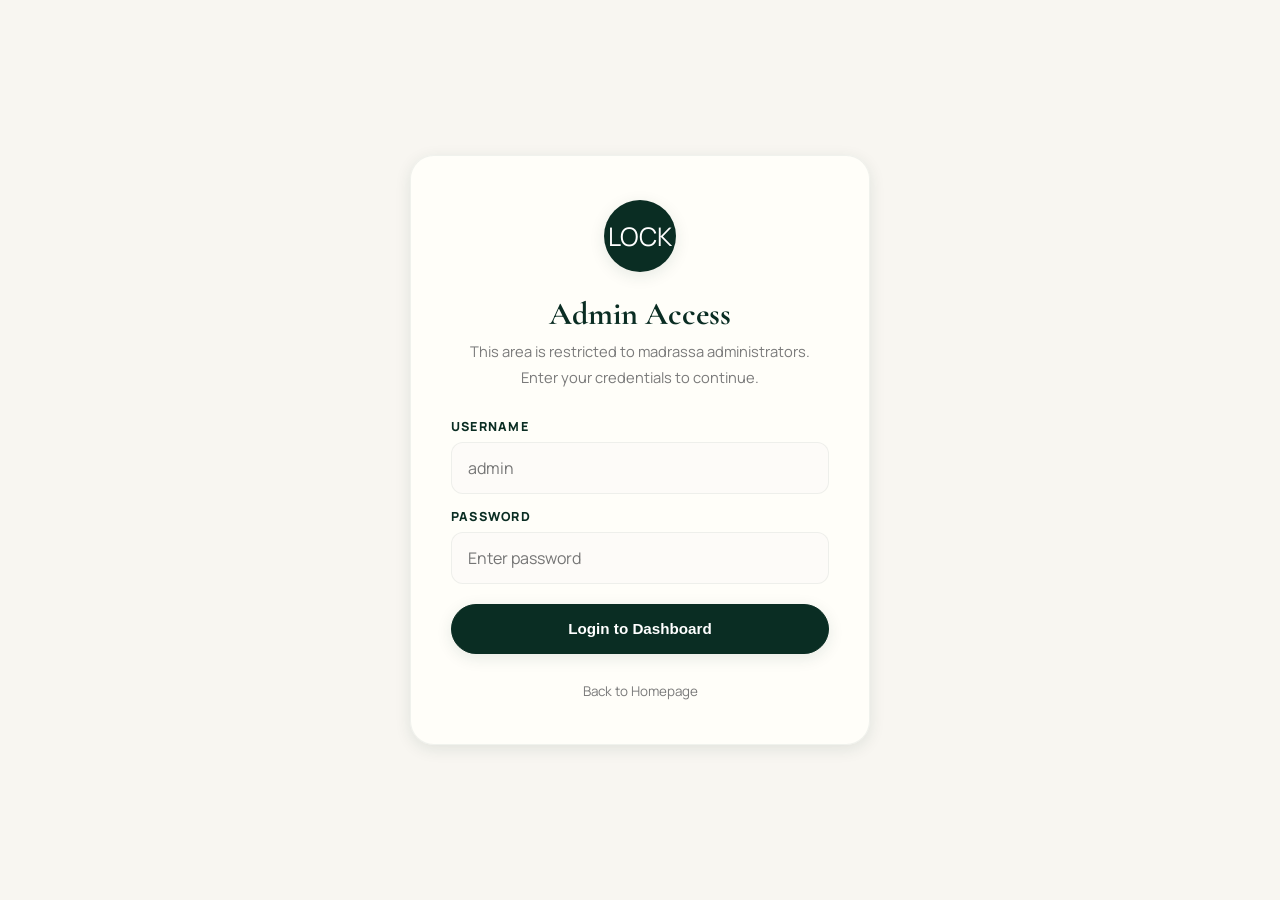
==== commit 92a7b8be: "Add files via upload" ====
--- a/admin_admissions.html
+++ b/admin_admissions.html
@@ -10,42 +10,45 @@
   <link rel="stylesheet" href="index.css">
   <style>
     .admin-gate{min-height:100vh;display:flex;align-items:center;justify-content:center;padding:24px;}
-    .gate-card{width:min(460px,100%);padding:44px 40px;border-radius:28px;border:1px solid var(--border);background:linear-gradient(160deg,var(--surface),var(--surface-tint));box-shadow:var(--shadow);text-align:center;}
-    .gate-icon{width:72px;height:72px;border-radius:50%;background:linear-gradient(135deg,#143d55,#1b7f72);color:#fff;font-size:1.6rem;display:grid;place-items:center;margin:0 auto 22px;box-shadow:0 12px 30px rgba(20,61,85,0.28);}
-    .gate-card h2{margin:0 0 6px;font-family:"Cormorant Garamond",serif;font-size:2rem;}
+    .gate-card{width:min(460px,100%);padding:44px 40px;border-radius:24px;border:1px solid var(--border);background:var(--surface);box-shadow:var(--shadow-md);text-align:center;}
+    .gate-icon{width:72px;height:72px;border-radius:50%;background:var(--primary-deep);color:#fff;font-size:1.6rem;display:grid;place-items:center;margin:0 auto 22px;box-shadow:var(--shadow-md);}
+    .gate-card h2{margin:0 0 6px;font-family:"Cormorant Garamond",serif;font-size:2rem;color:var(--primary-deep);}
     .gate-card>p{margin:0 0 28px;color:var(--muted);font-size:0.92rem;line-height:1.7;}
     .gate-form{display:grid;gap:14px;text-align:left;}
     .gate-form label{display:grid;gap:7px;}
     .gate-form label span{font-size:0.78rem;font-weight:800;letter-spacing:0.1em;text-transform:uppercase;color:var(--primary-deep);}
-    .gate-form input{min-height:52px;padding:0 16px;border:1px solid rgba(85,209,194,.16);border-radius:16px;font:inherit;color:var(--text);background:rgba(10,20,33,.9);outline:none;transition:border-color .2s,box-shadow .2s;}
+    .gate-form input{min-height:52px;padding:0 16px;border:1px solid var(--border);border-radius:12px;font:inherit;color:var(--text);background:var(--surface-strong);outline:none;transition:border-color .3s;}
+    .gate-form input:focus{border-color:var(--primary);}
     .admin-page{display:none;}
     .admin-page.active{display:block;}
     .admin-gate.hidden{display:none;}
     .admin-stats{display:grid;grid-template-columns:repeat(4,1fr);gap:16px;margin-bottom:24px;}
-    .stat-tile{padding:22px 24px;border-radius:20px;border:1px solid var(--border);background:linear-gradient(160deg,var(--surface),var(--surface-tint));box-shadow:0 4px 18px rgba(20,61,85,0.08);position:relative;overflow:hidden;}
+    .stat-tile{padding:22px 24px;border-radius:20px;border:1px solid var(--border);background:var(--surface);box-shadow:var(--shadow);position:relative;overflow:hidden;transition:all 0.3s ease;}
+    .stat-tile:hover{transform:translateY(-2px);box-shadow:var(--shadow-md);}
     .stat-tile::before{content:"";position:absolute;top:0;left:0;right:0;height:4px;}
-    .stat-tile.all::before{background:linear-gradient(90deg,#143d55,#1b7f72);}
-    .stat-tile.pending::before{background:linear-gradient(90deg,#c6922f,#f0bc68);}
-    .stat-tile.approved::before{background:linear-gradient(90deg,#1b7f72,#55d1c2);}
-    .stat-tile.rejected::before{background:linear-gradient(90deg,#8b3030,#d45555);}
+    .stat-tile.all::before{background:var(--primary);}
+    .stat-tile.pending::before{background:#f0bc68;}
+    .stat-tile.approved::before{background:#55d1c2;}
+    .stat-tile.rejected::before{background:#d45555;}
     .stat-tile small{font-size:0.73rem;font-weight:800;letter-spacing:0.1em;text-transform:uppercase;color:var(--muted);display:block;margin-bottom:6px;}
     .stat-tile strong{display:block;font-family:"Cormorant Garamond",serif;font-size:2.4rem;line-height:1;color:var(--text);}
-    .admin-toolbar-v2{display:flex;flex-wrap:wrap;gap:12px;align-items:center;justify-content:space-between;margin-bottom:18px;padding:18px 22px;border-radius:20px;border:1px solid var(--border);background:linear-gradient(160deg,var(--surface),var(--surface-tint));}
+    .admin-toolbar-v2{display:flex;flex-wrap:wrap;gap:12px;align-items:center;justify-content:space-between;margin-bottom:18px;padding:18px 22px;border-radius:20px;border:1px solid var(--border);background:var(--surface);box-shadow:var(--shadow);}
     .toolbar-left{display:flex;gap:8px;flex-wrap:wrap;align-items:center;}
     .filter-btn{min-height:36px;padding:0 16px;border-radius:999px;border:1px solid var(--border);background:transparent;color:var(--muted);font:inherit;font-size:0.82rem;font-weight:700;cursor:pointer;transition:all .2s;}
-    .filter-btn:hover{background:rgba(27,127,114,.08);color:var(--text);}
+    .filter-btn:hover{background:rgba(15,61,46,.06);color:var(--text);}
     .filter-btn.active{background:var(--primary-deep);color:#fff;border-color:var(--primary-deep);}
     .search-wrap{position:relative;}
-    .search-wrap input{min-height:36px;padding:0 14px 0 36px;border-radius:999px;border:1px solid rgba(85,209,194,.16);font:inherit;font-size:0.88rem;color:var(--text);background:rgba(10,20,33,.9);outline:none;width:220px;transition:border-color .2s;}
+    .search-wrap input{min-height:36px;padding:0 14px 0 36px;border-radius:999px;border:1px solid var(--border);font:inherit;font-size:0.88rem;color:var(--text);background:var(--surface-strong);outline:none;width:220px;transition:border-color .2s;}
+    .search-wrap input:focus{border-color:var(--primary);}
     .search-icon{position:absolute;left:11px;top:50%;transform:translateY(-50%);color:var(--muted);font-size:0.85rem;pointer-events:none;}
-    .table-wrap-v2{border-radius:22px;border:1px solid var(--border);overflow:hidden;background:linear-gradient(180deg,var(--surface),var(--surface-tint));box-shadow:0 4px 24px rgba(20,61,85,0.08);}
+    .table-wrap-v2{border-radius:22px;border:1px solid var(--border);overflow:hidden;background:var(--surface);box-shadow:var(--shadow);}
     .admin-table-v2{width:100%;min-width:1000px;border-collapse:collapse;}
-    .admin-table-v2 thead tr{background:rgba(85,209,194,.07);}
+    .admin-table-v2 thead tr{background:var(--surface-tint);}
     .admin-table-v2 th{padding:14px 16px;text-align:left;font-size:0.72rem;font-weight:800;letter-spacing:.1em;text-transform:uppercase;color:var(--primary-deep);border-bottom:1px solid var(--border);white-space:nowrap;}
     .admin-table-v2 td{padding:14px 16px;border-bottom:1px solid var(--border);color:var(--text);vertical-align:middle;}
     .admin-table-v2 tbody tr:last-child td{border-bottom:0;}
     .admin-table-v2 tbody tr{transition:background .15s;}
-    .admin-table-v2 tbody tr:hover{background:rgba(27,127,114,.04);}
+    .admin-table-v2 tbody tr:hover{background:var(--surface-tint);}
     .status-badge{display:inline-flex;align-items:center;gap:5px;padding:4px 11px;border-radius:999px;font-size:0.74rem;font-weight:800;letter-spacing:.06em;text-transform:uppercase;white-space:nowrap;}
     .status-badge::before{content:"";width:6px;height:6px;border-radius:50%;flex-shrink:0;}
     .status-badge.Pending{background:rgba(240,188,104,.15);color:#f0bc68;}
@@ -65,7 +68,7 @@
     .act-btn.delete:hover{background:#555;color:#fff;}
     .roll-chip{font-family:"Cormorant Garamond",serif;font-size:1rem;font-weight:700;color:#f0bc68;background:rgba(240,188,104,.12);padding:2px 10px;border-radius:8px;}
     .admin-topbar{display:flex;align-items:center;justify-content:space-between;gap:16px;margin:16px 0 22px;}
-    .admin-avatar{width:44px;height:44px;border-radius:50%;background:linear-gradient(135deg,#143d55,#1b7f72);color:#fff;font-size:1rem;font-weight:800;display:grid;place-items:center;flex-shrink:0;}
+    .admin-avatar{width:44px;height:44px;border-radius:50%;background:var(--primary-deep);color:#fff;font-size:1rem;font-weight:800;display:grid;place-items:center;flex-shrink:0;}
     .no-data-row td{text-align:center;padding:52px 24px;color:var(--muted);font-style:italic;}
     @media(max-width:960px){.admin-stats{grid-template-columns:1fr 1fr;}}
     @media(max-width:640px){.admin-stats{grid-template-columns:1fr 1fr;gap:10px;}.admin-toolbar-v2{flex-direction:column;align-items:flex-start;}.search-wrap input{width:100%;}}
@@ -194,6 +197,62 @@
             <span id="studentEditStatus" class="form-status" style="margin:0;">&nbsp;</span>
           </div>
         </form>
+      </div>
+    </div>
+
+    <!-- Results Management -->
+    <div style="margin-bottom:24px;padding:24px;border:1px solid var(--border);border-radius:24px;background:linear-gradient(180deg,var(--surface),var(--surface-tint));box-shadow:0 4px 18px rgba(20,61,85,.08);">
+      <div style="display:flex;align-items:center;justify-content:space-between;gap:16px;margin-bottom:18px;">
+        <div>
+          <p class="section-tag" style="margin-bottom:8px;">Results Management</p>
+          <h2 style="margin:0;font-family:'Cormorant Garamond',serif;font-size:1.5rem;">Add & Manage Student Results</h2>
+          <p style="margin:8px 0 0;color:var(--muted);font-size:0.92rem;line-height:1.6;">Add exam results that students can view in the result portal.</p>
+        </div>
+        <button class="btn btn-primary" id="addResultBtn" style="font-size:0.82rem;">Add New Result</button>
+      </div>
+
+      <!-- Add Result Form -->
+      <div id="addResultForm" style="display:none;margin-bottom:24px;padding:20px;border:1px solid var(--border);border-radius:16px;background:var(--surface);">
+        <h3 style="margin:0 0 16px;font-family:'Cormorant Garamond',serif;">Add Student Result</h3>
+        <form id="resultForm" style="display:grid;grid-template-columns:repeat(auto-fit,minmax(180px,1fr));gap:14px;align-items:end;">
+          <label style="display:grid;gap:8px;"><span style="font-weight:700;font-size:0.82rem;text-transform:uppercase;letter-spacing:0.1em;color:var(--primary-deep);">Roll Number</span><input type="text" name="roll_no" placeholder="DUA101" required></label>
+          <label style="display:grid;gap:8px;"><span style="font-weight:700;font-size:0.82rem;text-transform:uppercase;letter-spacing:0.1em;color:var(--primary-deep);">Student Name</span><input type="text" name="student_name" placeholder="Enter student name" required></label>
+          <label style="display:grid;gap:8px;"><span style="font-weight:700;font-size:0.82rem;text-transform:uppercase;letter-spacing:0.1em;color:var(--primary-deep);">Exam Name</span><input type="text" name="exam_name" placeholder="e.g. Mid-term Exam" required></label>
+          <label style="display:grid;gap:8px;"><span style="font-weight:700;font-size:0.82rem;text-transform:uppercase;letter-spacing:0.1em;color:var(--primary-deep);">Course</span><input type="text" name="course" placeholder="e.g. Hifz-ul-Quran" required></label>
+          <label style="display:grid;gap:8px;"><span style="font-weight:700;font-size:0.82rem;text-transform:uppercase;letter-spacing:0.1em;color:var(--primary-deep);">Total Marks</span><input type="number" name="total_marks" placeholder="100" min="1" required></label>
+          <label style="display:grid;gap:8px;"><span style="font-weight:700;font-size:0.82rem;text-transform:uppercase;letter-spacing:0.1em;color:var(--primary-deep);">Obtained Marks</span><input type="number" name="obtained_marks" placeholder="85" min="0" required></label>
+          <label style="display:grid;gap:8px;"><span style="font-weight:700;font-size:0.82rem;text-transform:uppercase;letter-spacing:0.1em;color:var(--primary-deep);">Grade</span><input type="text" name="grade" placeholder="A+" required></label>
+          <label style="display:grid;gap:8px;"><span style="font-weight:700;font-size:0.82rem;text-transform:uppercase;letter-spacing:0.1em;color:var(--primary-deep);">Status</span><select name="status" required><option value="Pass">Pass</option><option value="Fail">Fail</option><option value="Distinction">Distinction</option></select></label>
+          <div style="display:flex;align-items:center;gap:12px;grid-column:1 / -1;">
+            <button type="submit" class="btn btn-primary" style="padding:0 18px;">Add Result</button>
+            <button type="button" class="btn btn-secondary" id="cancelAddResultBtn" style="padding:0 18px;">Cancel</button>
+            <span id="addResultStatus" class="form-status" style="margin:0;">&nbsp;</span>
+          </div>
+        </form>
+      </div>
+
+      <!-- Results Table -->
+      <div id="resultsTableContainer">
+        <div style="overflow-x:auto;margin-top:16px;">
+          <table class="admin-table-v2" id="resultsTable">
+            <thead>
+              <tr>
+                <th>#</th>
+                <th>Roll Number</th>
+                <th>Student Name</th>
+                <th>Exam Name</th>
+                <th>Course</th>
+                <th>Marks</th>
+                <th>Grade</th>
+                <th>Status</th>
+                <th>Actions</th>
+              </tr>
+            </thead>
+            <tbody id="resultsTableBody">
+              <tr class="no-data-row"><td colspan="9">Loading results...</td></tr>
+            </tbody>
+          </table>
+        </div>
       </div>
     </div>
 
@@ -244,7 +303,7 @@
 
   <script>
     const root = document.documentElement;
-    const API_BASE = "http://127.0.0.1:8000";
+    const API_BASE = window.location.origin;
     if (localStorage.getItem("du-theme") === "dark") root.classList.add("dark-mode");
 
     const gate = document.getElementById("adminGate");
@@ -275,7 +334,7 @@
         const result = await res.json();
         if (result.ok) { sessionStorage.setItem("admin-auth", "yes"); showDashboard(); }
         else { gateStatus.textContent = result.message; gateStatus.className = "form-status error"; }
-      } catch { gateStatus.textContent = "Connection error. Is the server running at localhost:8000?"; gateStatus.className = "form-status error"; }
+      } catch { gateStatus.textContent = alert("Connection error. Is the server running at " + API_BASE); gateStatus.className = "form-status error"; }
     });
 
     document.getElementById("logoutBtn").addEventListener("click", async () => {
@@ -423,6 +482,109 @@
         }
       } catch (err) {
         alert(`Error deleting student: ${err.message}`);
+      }
+    }
+
+    // Results Management
+    const addResultBtn = document.getElementById("addResultBtn");
+    const addResultForm = document.getElementById("addResultForm");
+    const resultForm = document.getElementById("resultForm");
+    const cancelAddResultBtn = document.getElementById("cancelAddResultBtn");
+    const addResultStatus = document.getElementById("addResultStatus");
+    const resultsTableContainer = document.getElementById("resultsTableContainer");
+    const resultsTableBody = document.getElementById("resultsTableBody");
+
+    addResultBtn.addEventListener("click", () => {
+      addResultForm.style.display = "block";
+      addResultForm.scrollIntoView({ behavior: "smooth" });
+    });
+
+    cancelAddResultBtn.addEventListener("click", () => {
+      addResultForm.style.display = "none";
+      resultForm.reset();
+      addResultStatus.textContent = "";
+      addResultStatus.className = "form-status";
+    });
+
+    resultForm.addEventListener("submit", async (e) => {
+      e.preventDefault();
+      addResultStatus.textContent = "Adding result...";
+      addResultStatus.className = "form-status";
+      const payload = Object.fromEntries(new FormData(resultForm).entries());
+      payload.total_marks = Number(payload.total_marks);
+      payload.obtained_marks = Number(payload.obtained_marks);
+      try {
+        const res = await fetch(`${API_BASE}/api/results`, { method: "POST", headers: { "Content-Type": "application/json" }, body: JSON.stringify(payload), credentials: "include" });
+        const data = await res.json();
+        addResultStatus.textContent = data.message;
+        addResultStatus.className = `form-status ${data.ok ? "success" : "error"}`;
+        if (data.ok) {
+          resultForm.reset();
+          addResultForm.style.display = "none";
+          loadResults(); // Reload the table
+        }
+      } catch (err) {
+        addResultStatus.textContent = `Failed to add result. ${err?.message || "Is the server running?"}`;
+        addResultStatus.className = "form-status error";
+      }
+    });
+
+    async function loadResults() {
+      try {
+        const res = await fetch(`${API_BASE}/api/results`, { credentials: "include" });
+        if (res.status === 401) {
+          alert("Admin session expired. Please login again.");
+          return;
+        }
+        const data = await res.json();
+        if (data.ok && data.results) {
+          resultsTableContainer.style.display = "block";
+          if (!data.results.length) {
+            resultsTableBody.innerHTML = `<tr class="no-data-row"><td colspan="9">No results found.</td></tr>`;
+            return;
+          }
+          resultsTableBody.innerHTML = data.results.map((result, i) => `
+            <tr>
+              <td style="color:var(--muted);font-size:0.8rem;">${i + 1}</td>
+              <td><strong>${esc(result.roll_no)}</strong></td>
+              <td>${esc(result.student_name)}</td>
+              <td>${esc(result.exam_name)}</td>
+              <td>${esc(result.course)}</td>
+              <td>${result.obtained_marks}/${result.total_marks}</td>
+              <td><span class="status-badge ${result.grade.toLowerCase().includes('a') ? 'Approved' : result.grade.toLowerCase().includes('f') ? 'Rejected' : 'Pending'}">${esc(result.grade)}</span></td>
+              <td><span class="status-badge ${result.status}">${esc(result.status)}</span></td>
+              <td><div class="action-row">
+                <button class="act-btn approve" onclick="editResult(${result.id}, ${JSON.stringify(result).replace(/"/g, '&quot;')})">Edit</button>
+                <button class="act-btn delete" onclick="deleteResult(${result.id}, '${esc(result.roll_no)}', '${esc(result.student_name)}')" title="Delete">Delete</button>
+              </div></td>
+            </tr>`).join("");
+        } else {
+          resultsTableBody.innerHTML = `<tr class="no-data-row"><td colspan="9">Failed to load results.</td></tr>`;
+        }
+      } catch (err) {
+        resultsTableBody.innerHTML = `<tr class="no-data-row"><td colspan="9">Error loading results: ${err.message}</td></tr>`;
+      }
+    }
+
+    function editResult(resultId, result) {
+      // For now, just show an alert. You can implement full edit functionality later
+      alert(`Edit functionality for result ID ${resultId} will be implemented soon.`);
+    }
+
+    async function deleteResult(resultId, rollNo, studentName) {
+      if (!confirm(`Are you sure you want to delete the result for "${studentName}" (${rollNo})? This action cannot be undone.`)) {
+        return;
+      }
+      try {
+        const res = await fetch(`${API_BASE}/api/results/${resultId}`, { method: "DELETE", credentials: "include" });
+        const data = await res.json();
+        if (data.ok) {
+          loadResults(); // Reload the table
+        } else {
+          alert(`Failed to delete result: ${data.message}`);
+        }
+      } catch (err) {
+        alert(`Error deleting result: ${err.message}`);
       }
     }
 
--- a/index.css
+++ b/index.css
@@ -1,55 +1,63 @@
 :root {
   --bg: #F8F6F1;
-  --bg-soft: #F0EFEB;
-  --surface: rgba(248, 246, 241, 0.98);
+  --bg-soft: #F3F0E8;
+  --surface: rgba(255, 254, 250, 0.92);
   --surface-strong: #FDFBF8;
-  --surface-tint: rgba(240, 235, 225, 0.9);
+  --surface-tint: rgba(248, 246, 241, 0.6);
   --primary: #0F3D2E;
   --primary-light: #1A5A47;
+  --primary-deep: #0A2D23;
+  --secondary: #1F7A8C;
   --accent: #C8A96A;
   --accent-soft: #A8855C;
   --text: #1A1A1A;
-  --muted: #6B6B6B;
-  --border: rgba(15, 61, 46, 0.08);
-  --shadow: 0 4px 16px rgba(0, 0, 0, 0.08);
-  --hero-glass: rgba(248, 246, 241, 0.95);
+  --text-secondary: #4A4A4A;
+  --muted: #7A7A7A;
+  --border: rgba(15, 61, 46, 0.06);
+  --border-light: rgba(15, 61, 46, 0.03);
+  --shadow: 0 2px 8px rgba(15, 61, 46, 0.08);
+  --shadow-md: 0 4px 16px rgba(15, 61, 46, 0.1);
+  --shadow-lg: 0 8px 24px rgba(15, 61, 46, 0.12);
+  --shadow-soft: 0 1px 3px rgba(0, 0, 0, 0.05);
+  --hero-glass: rgba(255, 254, 250, 0.95);
   --hero-text-soft: rgba(26, 26, 26, 0.95);
   --hero-text-faint: rgba(26, 26, 26, 0.75);
-  --toggle-bg: rgba(15, 61, 46, 0.08);
-  --toggle-border: rgba(15, 61, 46, 0.15);
-  --gallery-overlay: linear-gradient(180deg, rgba(248, 246, 241, 0.3), rgba(248, 246, 241, 0.85));
-  --night-glow: rgba(31, 122, 140, 0.08);
-  --gradient-primary: linear-gradient(135deg, #0F3D2E 0%, #1F7A8C 100%);
-  --gradient-accent: linear-gradient(135deg, #C8A96A 0%, #A8855C 100%);
+  --toggle-bg: rgba(15, 61, 46, 0.06);
+  --toggle-border: rgba(15, 61, 46, 0.1);
+  --gallery-overlay: linear-gradient(180deg, rgba(243, 240, 232, 0.2), rgba(243, 240, 232, 0.8));
+  --gradient-subtle: linear-gradient(135deg, rgba(15, 61, 46, 0.05), rgba(31, 122, 140, 0.05));
+  --gradient-primary: linear-gradient(135deg, #0F3D2E 0%, #0A2D23 100%);
   --gradient-secondary: linear-gradient(135deg, #1F7A8C 0%, #0F3D2E 100%);
 }
 
 .dark-mode {
-  --bg: #0f172a;
-  --bg-soft: #1e293b;
-  --surface: rgba(30, 41, 59, 0.8);
-  --surface-strong: #334155;
-  --surface-tint: rgba(51, 65, 85, 0.5);
-  --primary: #00d4ff;
-  --primary-deep: #00a8cc;
-  --accent: #00ffff;
-  --accent-soft: #00e5ff;
-  --text: #f1f5f9;
-  --muted: #cbd5e1;
-  --border: rgba(0, 212, 255, 0.2);
-  --shadow: 0 25px 70px rgba(0, 0, 0, 0.4);
-  --hero-glass: rgba(255, 255, 255, 0.08);
-  --hero-text-soft: rgba(241, 245, 249, 0.95);
-  --hero-text-faint: rgba(241, 245, 249, 0.8);
-  --toggle-bg: rgba(0, 212, 255, 0.25);
-  --toggle-border: rgba(0, 212, 255, 0.35);
-  --gallery-overlay: linear-gradient(180deg, rgba(15, 23, 42, 0.2), rgba(15, 23, 42, 0.8));
-  --night-glow: rgba(0, 255, 255, 0.2);
-  --gradient-primary: linear-gradient(135deg, #00d4ff 0%, #00a8cc 100%);
-  --gradient-accent: linear-gradient(135deg, #00ffff 0%, #00e5ff 100%);
-  --gradient-warm: linear-gradient(135deg, #a855f7 0%, #7c3aed 100%);
-  --glow-primary: 0 0 20px rgba(0, 212, 255, 0.5);
-  --glow-accent: 0 0 20px rgba(0, 255, 255, 0.5);
+  --bg: #0B1C2C;
+  --bg-soft: #162133;
+  --surface: rgba(22, 33, 51, 0.85);
+  --surface-strong: #1e3a52;
+  --surface-tint: rgba(31, 122, 140, 0.15);
+  --primary: #55D1C2;
+  --primary-light: #7EDFD7;
+  --primary-deep: #3DAFB0;
+  --secondary: #4DA8B8;
+  --accent: #D4B896;
+  --accent-soft: #B8985C;
+  --text: #E8E8E8;
+  --text-secondary: #B8B8B8;
+  --muted: #909090;
+  --border: rgba(85, 209, 194, 0.1);
+  --border-light: rgba(85, 209, 194, 0.05);
+  --shadow: 0 2px 8px rgba(0, 0, 0, 0.15);
+  --shadow-md: 0 4px 16px rgba(0, 0, 0, 0.2);
+  --shadow-lg: 0 8px 24px rgba(0, 0, 0, 0.25);
+  --shadow-soft: 0 1px 3px rgba(0, 0, 0, 0.1);
+  --hero-glass: rgba(22, 33, 51, 0.95);
+  --hero-text-soft: rgba(232, 232, 232, 0.95);
+  --hero-text-faint: rgba(232, 232, 232, 0.75);
+  --toggle-bg: rgba(85, 209, 194, 0.1);
+  --toggle-border: rgba(85, 209, 194, 0.15);
+  --gallery-overlay: linear-gradient(180deg, rgba(11, 28, 44, 0.1), rgba(11, 28, 44, 0.8));
+  --gradient-subtle: linear-gradient(135deg, rgba(85, 209, 194, 0.08), rgba(77, 168, 184, 0.08));
 }
 
 * {
@@ -211,9 +219,10 @@
   grid-template-columns: 1fr;
   gap: 18px;
   align-items: center;
-  padding: 12px 18px;
-  color: #fff;
-  background: linear-gradient(90deg, #3b82f6, #06b6d4);
+  padding: 10px 18px;
+  color: var(--muted);
+  background: var(--bg-soft);
+  font-size: 0.85rem;
 }
 
 .utility-left,
@@ -254,8 +263,8 @@
   border-radius: 50%;
   font-weight: 800;
   color: #fff;
-  background: linear-gradient(135deg, #3b82f6, #2563eb);
-  box-shadow: 0 16px 32px rgba(59, 130, 246, 0.25);
+  background: var(--primary-deep);
+  box-shadow: var(--shadow-md);
 }
 
 .large-brand-mark {
@@ -308,18 +317,18 @@
   gap: 12px;
   width: fit-content;
   padding: 10px 16px;
-  border: 1px solid rgba(59, 130, 246, 0.25);
+  border: 1px solid var(--border);
   border-radius: 999px;
-  background: rgba(59, 130, 246, 0.1);
-  backdrop-filter: blur(10px);
+  background: rgba(15, 61, 46, 0.04);
+  backdrop-filter: blur(6px);
 }
 
 .bismillah-orbit {
   width: 12px;
   height: 12px;
   border-radius: 50%;
-  background: linear-gradient(135deg, #f97316, #fb923c);
-  box-shadow: 0 0 18px rgba(249, 115, 22, 0.5);
+  background: var(--accent);
+  box-shadow: none;
 }
 
 .brand-kicker,
@@ -345,8 +354,8 @@
 .masthead-center h1 {
   font-size: clamp(2.8rem, 5vw, 4.8rem);
   letter-spacing: 0.04em;
-  color: var(--primary);
-  text-shadow: 0 5px 18px var(--glow-primary);
+  color: var(--primary-deep);
+  text-shadow: none;
 }
 
 .urdu-title {
@@ -418,9 +427,9 @@
   width: 20px;
   height: 20px;
   border-radius: 50%;
-  background: linear-gradient(135deg, #f97316, #fb923c);
+  background: var(--accent);
   transition: transform 0.25s ease;
-  box-shadow: 0 0 18px rgba(249, 115, 22, 0.4);
+  box-shadow: none;
   transform: translateX(20px);
 }
 
@@ -457,11 +466,27 @@
 .hero-banner {
   position: relative;
   min-height: 680px;
-  background:
-    linear-gradient(135deg, rgba(59, 130, 246, 0.95), rgba(6, 182, 212, 0.85) 50%, rgba(249, 115, 22, 0.8)),
-    linear-gradient(45deg, #1e40af 0%, #0891b2 50%, #f97316 100%);
+  background: linear-gradient(135deg, #F3F0E8 0%, #F8F6F1 100%);
   background-size: cover;
   background-position: center;
+}
+
+.hero-banner::before {
+  content: "";
+  position: absolute;
+  top: 0;
+  left: 0;
+  right: 0;
+  bottom: 0;
+  background-image: 
+    repeating-linear-gradient(
+      45deg,
+      transparent,
+      transparent 35px,
+      rgba(15, 61, 46, 0.02) 35px,
+      rgba(15, 61, 46, 0.02) 70px
+    );
+  pointer-events: none;
 }
 
 .banner-overlay {
@@ -470,34 +495,38 @@
   gap: 24px;
   align-items: start;
   min-height: inherit;
-  padding: 42px 34px 34px;
+  padding: 52px 44px 44px;
+  position: relative;
+  z-index: 1;
 }
 
 .hero-copy {
-  color: #fff;
+  color: var(--text);
   align-self: end;
   max-width: 580px;
-  padding: 22px 24px;
-  border-radius: 24px;
-  background: rgba(9, 23, 35, 0.62);
-  backdrop-filter: blur(8px);
+  padding: 0;
+  border-radius: 0;
+  background: transparent;
+  backdrop-filter: none;
 }
 
 .hero-copy .section-tag {
-  color: var(--accent-soft);
+  color: var(--primary);
 }
 
 .hero-copy h2 {
   font-size: clamp(2.8rem, 6vw, 5rem);
-  line-height: 0.92;
+  line-height: 1;
   max-width: 10ch;
+  color: var(--primary-deep);
+  margin-bottom: 16px;
 }
 
 .hero-text {
   max-width: 58ch;
   font-size: 1.05rem;
   line-height: 1.8;
-  color: rgba(255, 255, 255, 0.86);
+  color: var(--text-secondary);
 }
 
 .hero-actions {
@@ -512,29 +541,41 @@
   align-items: center;
   justify-content: center;
   min-height: 50px;
-  padding: 0 22px;
-  border: 1px solid transparent;
+  padding: 0 24px;
+  border: 1.5px solid transparent;
   border-radius: 999px;
   font-weight: 700;
-  transition: transform 0.2s ease, background 0.2s ease, border-color 0.2s ease;
+  font-size: 0.95rem;
+  transition: all 0.3s ease;
+  cursor: pointer;
 }
 
 .btn:hover {
-  transform: translateY(-2px);
+  transform: scale(1.03);
 }
 
 .btn-primary {
   color: #fff;
-  background: var(--gradient-primary);
-  box-shadow: var(--glow-primary);
+  background: var(--primary-deep);
+  border-color: var(--primary-deep);
+  box-shadow: var(--shadow-md);
+}
+
+.btn-primary:hover {
+  background: var(--primary-light);
+  border-color: var(--primary-light);
 }
 
 .btn-secondary {
+  color: var(--primary-deep);
+  border-color: var(--primary);
+  background: transparent;
+  box-shadow: none;
+}
+
+.btn-secondary:hover {
+  background: var(--primary);
   color: #fff;
-  border-color: rgba(0, 255, 255, 0.3);
-  background: rgba(0, 212, 255, 0.15);
-  backdrop-filter: blur(10px);
-  box-shadow: var(--glow-accent);
 }
 
 .hero-panel {
@@ -549,8 +590,7 @@
 
 .hero-events-card {
   gap: 16px;
-  background:
-    linear-gradient(180deg, rgba(8, 26, 39, 0.82), rgba(12, 35, 52, 0.74));
+  background: var(--surface);
 }
 
 .hero-events-head {
@@ -564,21 +604,19 @@
 .hero-event-feature h4 {
   margin: 0;
   font-family: "Cormorant Garamond", serif;
+  color: var(--primary-deep);
 }
 
 .hero-events-head h3 {
   font-size: 2rem;
   line-height: 1;
-  color: #fff;
 }
 
 .hero-event-feature {
   padding: 20px;
-  border-radius: 22px;
-  background:
-    linear-gradient(180deg, rgba(59, 130, 246, 0.3), rgba(6, 182, 212, 0.2)),
-    rgba(255, 255, 255, 0.08);
-  border: 1px solid rgba(255, 255, 255, 0.15);
+  border-radius: 20px;
+  background: var(--surface-tint);
+  border: 1px solid var(--border);
 }
 
 .hero-event-feature h4 {
@@ -588,7 +626,7 @@
 
 .hero-event-feature p {
   margin: 0;
-  color: var(--hero-text-soft);
+  color: var(--text-secondary);
   line-height: 1.7;
 }
 
@@ -599,14 +637,14 @@
 
 .compact-event {
   padding: 18px 20px;
-  border-radius: 22px;
-  background: rgba(255, 255, 255, 0.1);
-  border: 1px solid rgba(255, 255, 255, 0.08);
+  border-radius: 16px;
+  background: var(--surface-tint);
+  border: 1px solid var(--border);
 }
 
 .compact-event h4,
 .compact-event p {
-  color: #fff;
+  color: var(--text-secondary);
 }
 
 .glass-card,
@@ -624,27 +662,28 @@
 .glass-card {
   padding: 24px;
   border-radius: 24px;
-  color: #fff;
-  background: rgba(9, 28, 42, 0.7);
-  backdrop-filter: blur(14px);
+  color: var(--text);
+  background: var(--surface);
+  backdrop-filter: blur(4px);
 }
 
 .feature-card ul {
   margin: 0;
   padding-left: 18px;
   line-height: 1.9;
-  color: rgba(255, 255, 255, 0.9);
+  color: var(--text-secondary);
 }
 
 .update-card h3 {
   margin: 0 0 10px;
   font-family: "Cormorant Garamond", serif;
   font-size: 2rem;
+  color: var(--primary-deep);
 }
 
 .update-card p:last-child {
   margin-bottom: 0;
-  color: var(--hero-text-soft);
+  color: var(--text-secondary);
   line-height: 1.7;
 }
 
@@ -660,8 +699,8 @@
 }
 
 main {
-  gap: 28px;
-  margin-top: 28px;
+  gap: 32px;
+  margin-top: 32px;
 }
 
 .info-grid,
@@ -730,7 +769,7 @@
 }
 
 .section-block {
-  padding: 10px 4px;
+  padding: 16px 4px;
 }
 
 .overview-grid {
@@ -741,9 +780,15 @@
 .overview-card {
   padding: 24px;
   border: 1px solid var(--border);
-  border-radius: 24px;
-  background: linear-gradient(180deg, var(--surface), var(--surface-tint));
+  border-radius: 20px;
+  background: var(--surface);
   box-shadow: var(--shadow);
+  transition: all 0.3s ease;
+}
+
+.overview-card:hover {
+  transform: translateY(-4px);
+  box-shadow: var(--shadow-md);
 }
 
 .overview-card h4 {
@@ -767,10 +812,16 @@
   min-height: 210px;
   padding: 22px;
   border: 1px solid var(--border);
-  border-radius: 20px;
+  border-radius: 18px;
   color: var(--text);
   box-shadow: var(--shadow);
   background: var(--surface);
+  transition: all 0.3s ease;
+}
+
+.service-card:hover {
+  transform: translateY(-4px);
+  box-shadow: var(--shadow-md);
 }
 
 .service-card h4 {
@@ -797,39 +848,27 @@
 }
 
 .service-syllabus {
-  background:
-    linear-gradient(180deg, rgba(249, 115, 22, 0.12), rgba(255, 255, 255, 0.95)),
-    linear-gradient(135deg, #fef3c7, #fefef9);
+  background: var(--surface);
 }
 
 .service-result {
-  background:
-    linear-gradient(180deg, rgba(168, 85, 247, 0.12), rgba(255, 255, 255, 0.95)),
-    linear-gradient(135deg, #f3e8ff, #fafafe);
+  background: var(--surface);
 }
 
 .service-admission {
-  background:
-    linear-gradient(180deg, rgba(6, 182, 212, 0.12), rgba(255, 255, 255, 0.95)),
-    linear-gradient(135deg, #cffafe, #f0f9ff);
+  background: var(--surface);
 }
 
 .service-login {
-  background:
-    linear-gradient(180deg, rgba(34, 197, 94, 0.12), rgba(255, 255, 255, 0.95)),
-    linear-gradient(135deg, #dcfce7, #f0fdf4);
+  background: var(--surface);
 }
 
 .service-admin {
-  background:
-    linear-gradient(180deg, rgba(59, 130, 246, 0.12), rgba(255, 255, 255, 0.95)),
-    linear-gradient(135deg, #dbeafe, #f0f9ff);
+  background: var(--surface);
 }
 
 .service-library {
-  background:
-    linear-gradient(180deg, rgba(236, 72, 153, 0.12), rgba(255, 255, 255, 0.95)),
-    linear-gradient(135deg, #fce7f3, #fdf2f8);
+  background: var(--surface);
 }
 
 .data-grid {
@@ -842,9 +881,15 @@
 .data-card {
   padding: 24px;
   border: 1px solid var(--border);
-  border-radius: 22px;
-  background: linear-gradient(180deg, var(--surface), var(--surface-tint));
+  border-radius: 20px;
+  background: var(--surface);
   box-shadow: var(--shadow);
+  transition: all 0.3s ease;
+}
+
+.data-card:hover {
+  transform: translateY(-4px);
+  box-shadow: var(--shadow-md);
 }
 
 .data-card h4 {
@@ -887,19 +932,24 @@
   min-height: 54px;
   width: 100%;
   padding: 0 16px;
-  border: 1px solid rgba(59, 130, 246, 0.2);
-  border-radius: 18px;
+  border: 1px solid var(--border);
+  border-radius: 12px;
   font: inherit;
   color: var(--text);
-  background: rgba(255, 255, 255, 0.92);
+  background: var(--surface-strong);
   outline: none;
+  transition: border-color 0.3s ease;
+}
+
+.result-form input:focus {
+  border-color: var(--primary);
 }
 
 .result-card {
   display: grid;
   align-content: start;
   gap: 18px;
-  background: linear-gradient(180deg, var(--surface), var(--surface-tint));
+  background: var(--surface);
 }
 
 .result-grid {
@@ -940,11 +990,9 @@
   position: relative;
   padding: 32px;
   border: 1px solid var(--border);
-  border-radius: 32px;
-  background:
-    var(--surface),
-    radial-gradient(circle at top right, var(--night-glow), transparent 28%);
-  box-shadow: var(--shadow);
+  border-radius: 28px;
+  background: var(--surface);
+  box-shadow: var(--shadow-md);
   overflow: hidden;
 }
 
@@ -960,7 +1008,7 @@
   width: 220px;
   height: 220px;
   border-radius: 50%;
-  background: radial-gradient(circle, rgba(59, 130, 246, 0.15), transparent 70%);
+  background: none;
 }
 
 .portal-heading {
@@ -1018,9 +1066,10 @@
   overflow: hidden;
   padding: 28px;
   border: 1px solid var(--border);
-  border-radius: 28px;
+  border-radius: 24px;
   background: var(--surface);
   box-shadow: var(--shadow);
+  transition: all 0.3s ease;
 }
 
 .event-feature {
@@ -1028,11 +1077,15 @@
   display: flex;
   flex-direction: column;
   justify-content: flex-end;
-  background:
-    linear-gradient(180deg, rgba(15, 23, 42, 0.2), rgba(15, 23, 42, 0.85)),
-    radial-gradient(circle at top right, rgba(59, 130, 246, 0.25), transparent 28%),
-    linear-gradient(135deg, #1e293b, #0f172a);
-  color: #fff;
+  background: var(--surface);
+  color: var(--text);
+}
+
+.event-feature:hover,
+.event-card:hover,
+.gallery-card:hover {
+  transform: translateY(-4px);
+  box-shadow: var(--shadow-md);
 }
 
 .event-feature h4,
@@ -1056,13 +1109,15 @@
 .event-badge {
   align-self: flex-start;
   margin-bottom: auto;
-  padding: 10px 14px;
+  padding: 8px 12px;
   border-radius: 999px;
-  background: rgba(255, 255, 255, 0.14);
-  border: 1px solid rgba(255, 255, 255, 0.16);
-  font-size: 0.8rem;
+  background: var(--primary);
+  border: none;
+  color: #fff;
+  font-size: 0.75rem;
   letter-spacing: 0.12em;
   text-transform: uppercase;
+  font-weight: 700;
 }
 
 .event-meta {
@@ -1073,9 +1128,11 @@
 }
 
 .event-meta span {
-  padding: 10px 14px;
-  border-radius: 999px;
-  background: rgba(255, 255, 255, 0.12);
+  padding: 8px 12px;
+  border-radius: 12px;
+  background: var(--surface-tint);
+  color: var(--text-secondary);
+  font-size: 0.85rem;
 }
 
 .events-list {
@@ -1089,7 +1146,7 @@
 .hero-events-card .event-badge,
 .compact-event .mini-tag,
 .hero-events-card .mini-tag {
-  color: rgba(255, 255, 255, 0.82);
+  color: var(--primary);
 }
 
 .gallery-grid {
@@ -1116,13 +1173,10 @@
   min-height: 220px;
   display: grid;
   place-items: center;
-  border-radius: 22px;
+  border-radius: 16px;
   overflow: hidden;
-  color: #fff;
-  background:
-    var(--gallery-overlay),
-    radial-gradient(circle at top left, rgba(212, 166, 77, 0.32), transparent 28%),
-    linear-gradient(135deg, #26594e, #112f29);
+  color: var(--muted);
+  background: var(--surface-tint);
 }
 
 .gallery-tall .gallery-image {
@@ -1134,11 +1188,12 @@
 }
 
 .gallery-image span {
-  padding: 12px 16px;
-  border: 1px dashed rgba(255, 255, 255, 0.38);
-  border-radius: 999px;
-  background: rgba(255, 255, 255, 0.1);
-  backdrop-filter: blur(8px);
+  padding: 10px 14px;
+  border: 1px solid var(--border);
+  border-radius: 12px;
+  background: var(--surface);
+  color: var(--text-secondary);
+  font-size: 0.9rem;
 }
 
 .gallery-caption {
@@ -1147,7 +1202,7 @@
 
 .portal-form-card,
 .portal-experience {
-  background: linear-gradient(180deg, var(--surface), var(--surface-tint));
+  background: var(--surface);
 }
 
 .portal-hero-line {
@@ -1203,11 +1258,12 @@
   width: 100%;
   padding: 0 16px;
   border: 1px solid var(--border);
-  border-radius: 18px;
+  border-radius: 12px;
   font: inherit;
   color: var(--text);
-  background: var(--surface);
+  background: var(--surface-strong);
   outline: none;
+  transition: border-color 0.3s ease;
 }
 
 
@@ -1217,8 +1273,8 @@
 .login-form input:focus,
 .contact-form input:focus,
 .result-form input:focus {
-  border-color: var(--accent);
-  box-shadow: 0 0 0 4px rgba(6, 182, 212, 0.15);
+  border-color: var(--primary);
+  box-shadow: none;
 }
 
 .captcha-wrap {
@@ -1232,9 +1288,9 @@
 .captcha-box {
   min-height: 110px;
   padding: 18px 20px;
-  border: 1px dashed var(--border);
-  border-radius: 22px;
-  background: var(--surface);
+  border: 1px solid var(--border);
+  border-radius: 12px;
+  background: var(--surface-strong);
 }
 
 .captcha-box strong {
@@ -1316,9 +1372,7 @@
 .dashboard-preview {
   padding: 22px;
   border-radius: 24px;
-  background:
-    radial-gradient(circle at top right, var(--night-glow), transparent 24%),
-    var(--surface);
+  background: var(--surface);
   color: var(--text);
 }
 
@@ -1394,7 +1448,7 @@
 
 .about-section .intro-card,
 .about-section .highlight-card {
-  background: linear-gradient(180deg, var(--surface), var(--surface-tint));
+  background: var(--surface);
 }
 
 .about-section h4 {
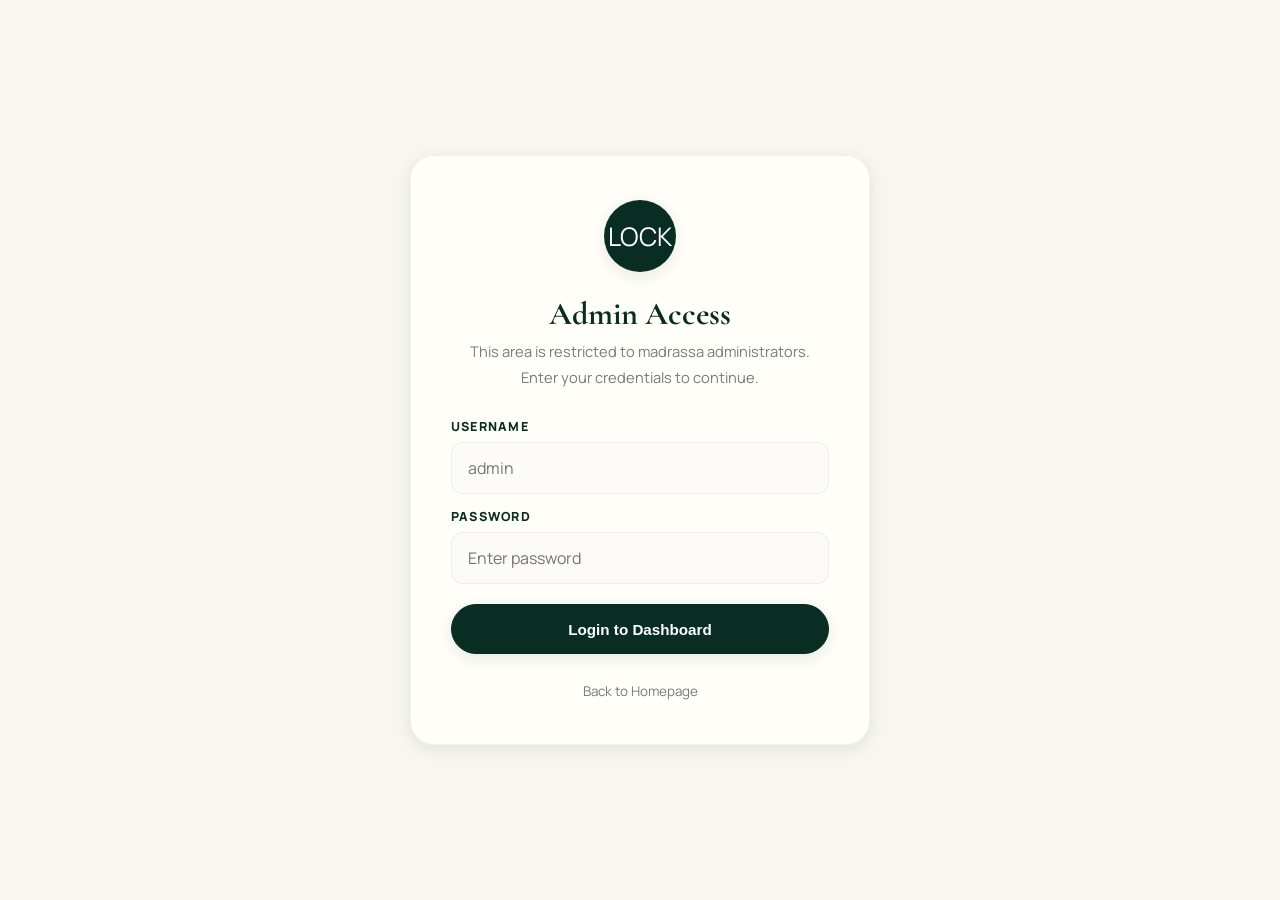
==== commit 1ce80a32: "Add files via upload" ====
--- a/admin_admissions.html
+++ b/admin_admissions.html
@@ -256,6 +256,52 @@
       </div>
     </div>
 
+    <!-- Notification Management -->
+    <div style="margin-bottom:24px;padding:24px;border:1px solid var(--border);border-radius:24px;background:linear-gradient(180deg,var(--surface),var(--surface-tint));box-shadow:0 4px 18px rgba(20,61,85,.08);">
+      <div style="display:flex;align-items:center;justify-content:space-between;gap:16px;margin-bottom:18px;">
+        <div>
+          <p class="section-tag" style="margin-bottom:8px;">Notification Management</p>
+          <h2 style="margin:0;font-family:'Cormorant Garamond',serif;font-size:1.5rem;">Publish Madrassa Notices</h2>
+          <p style="margin:8px 0 0;color:var(--muted);font-size:0.92rem;line-height:1.6;">Add notices with an optional PDF link so students and parents can download the announcement.</p>
+        </div>
+        <button class="btn btn-primary" id="addNotificationBtn" style="font-size:0.82rem;">Add Notification</button>
+      </div>
+
+      <div id="addNotificationForm" style="display:none;margin-bottom:24px;padding:20px;border:1px solid var(--border);border-radius:16px;background:var(--surface);">
+        <h3 style="margin:0 0 16px;font-family:'Cormorant Garamond',serif;">New Notification</h3>
+        <form id="notificationForm" style="display:grid;grid-template-columns:repeat(auto-fit,minmax(180px,1fr));gap:14px;align-items:end;">
+          <label style="display:grid;gap:8px;"><span style="font-weight:700;font-size:0.82rem;text-transform:uppercase;letter-spacing:0.1em;color:var(--primary-deep);">Title</span><input type="text" name="title" placeholder="Notification title" required></label>
+          <label style="display:grid;gap:8px;grid-column:1 / -1;"><span style="font-weight:700;font-size:0.82rem;text-transform:uppercase;letter-spacing:0.1em;color:var(--primary-deep);">Message</span><textarea name="message" rows="4" placeholder="Enter the notice details" required style="min-height:120px;padding:14px;border:1px solid var(--border);border-radius:16px;font:inherit;color:var(--text);background:var(--surface-strong);"></textarea></label>
+          <label style="display:grid;gap:8px;"><span style="font-weight:700;font-size:0.82rem;text-transform:uppercase;letter-spacing:0.1em;color:var(--primary-deep);">PDF Link</span><input type="url" name="pdf_url" placeholder="https://example.com/notice.pdf"></label>
+          <div style="display:flex;align-items:center;gap:12px;grid-column:1 / -1;">
+            <button type="submit" class="btn btn-primary" style="padding:0 18px;">Save Notification</button>
+            <button type="button" class="btn btn-secondary" id="cancelNotificationBtn" style="padding:0 18px;">Cancel</button>
+            <span id="notificationStatus" class="form-status" style="margin:0;">&nbsp;</span>
+          </div>
+        </form>
+      </div>
+
+      <div id="notificationsTableContainer">
+        <div style="overflow-x:auto;margin-top:16px;">
+          <table class="admin-table-v2" id="notificationsTable">
+            <thead>
+              <tr>
+                <th>#</th>
+                <th>Title</th>
+                <th>Message</th>
+                <th>PDF</th>
+                <th>Published</th>
+                <th>Actions</th>
+              </tr>
+            </thead>
+            <tbody id="notificationsTableBody">
+              <tr class="no-data-row"><td colspan="6">Loading notifications...</td></tr>
+            </tbody>
+          </table>
+        </div>
+      </div>
+    </div>
+
     <!-- Toolbar -->
     <div class="admin-toolbar-v2">
       <div class="toolbar-left">
@@ -320,6 +366,8 @@
       adminPage.classList.add("active");
       loadAdmissions();
       loadStudents(); // Auto-load students when dashboard opens
+      loadResults(); // Auto-load results when dashboard opens
+      loadNotifications(); // Auto-load notifications when dashboard opens
     }
 
     if (sessionStorage.getItem("admin-auth") === "yes") showDashboard();
@@ -494,9 +542,50 @@
     const resultsTableContainer = document.getElementById("resultsTableContainer");
     const resultsTableBody = document.getElementById("resultsTableBody");
 
+    const addNotificationBtn = document.getElementById("addNotificationBtn");
+    const addNotificationForm = document.getElementById("addNotificationForm");
+    const notificationForm = document.getElementById("notificationForm");
+    const cancelNotificationBtn = document.getElementById("cancelNotificationBtn");
+    const notificationStatus = document.getElementById("notificationStatus");
+    const notificationsTableContainer = document.getElementById("notificationsTableContainer");
+    const notificationsTableBody = document.getElementById("notificationsTableBody");
+
     addResultBtn.addEventListener("click", () => {
       addResultForm.style.display = "block";
       addResultForm.scrollIntoView({ behavior: "smooth" });
+    });
+
+    addNotificationBtn.addEventListener("click", () => {
+      addNotificationForm.style.display = "block";
+      addNotificationForm.scrollIntoView({ behavior: "smooth" });
+    });
+
+    cancelNotificationBtn.addEventListener("click", () => {
+      addNotificationForm.style.display = "none";
+      notificationForm.reset();
+      notificationStatus.textContent = "";
+      notificationStatus.className = "form-status";
+    });
+
+    notificationForm.addEventListener("submit", async (e) => {
+      e.preventDefault();
+      notificationStatus.textContent = "Saving notification...";
+      notificationStatus.className = "form-status";
+      const payload = Object.fromEntries(new FormData(notificationForm).entries());
+      try {
+        const res = await fetch(`${API_BASE}/api/notifications`, { method: "POST", headers: { "Content-Type": "application/json" }, body: JSON.stringify(payload), credentials: "include" });
+        const data = await res.json();
+        notificationStatus.textContent = data.message;
+        notificationStatus.className = `form-status ${data.ok ? "success" : "error"}`;
+        if (data.ok) {
+          notificationForm.reset();
+          addNotificationForm.style.display = "none";
+          loadNotifications();
+        }
+      } catch (err) {
+        notificationStatus.textContent = `Failed to save notification. ${err?.message || "Is the server running?"}`;
+        notificationStatus.className = "form-status error";
+      }
     });
 
     cancelAddResultBtn.addEventListener("click", () => {
@@ -585,6 +674,44 @@
         }
       } catch (err) {
         alert(`Error deleting result: ${err.message}`);
+      }
+    }
+
+    async function loadNotifications() {
+      try {
+        const res = await fetch(`${API_BASE}/api/notifications`, { credentials: "include" });
+        const data = await res.json();
+        notificationsTableContainer.style.display = "block";
+        if (data.ok && data.notifications && data.notifications.length) {
+          notificationsTableBody.innerHTML = data.notifications.map((item, i) => `
+            <tr>
+              <td style="color:var(--muted);font-size:0.8rem;">${i + 1}</td>
+              <td><strong>${esc(item.title)}</strong></td>
+              <td style="max-width:280px;white-space:nowrap;overflow:hidden;text-overflow:ellipsis;" title="${esc(item.message)}">${esc(item.message)}</td>
+              <td>${item.pdf_url ? `<a href="${esc(item.pdf_url)}" target="_blank" rel="noopener">View PDF</a>` : "—"}</td>
+              <td style="font-size:0.82rem;color:var(--muted);white-space:nowrap;">${fmtDate(item.created_at)}</td>
+              <td><div class="action-row"><button class="act-btn delete" onclick="deleteNotification(${item.id})" title="Delete">Delete</button></div></td>
+            </tr>`).join("");
+        } else {
+          notificationsTableBody.innerHTML = `<tr class="no-data-row"><td colspan="6">No notifications found.</td></tr>`;
+        }
+      } catch (err) {
+        notificationsTableBody.innerHTML = `<tr class="no-data-row"><td colspan="6">Unable to load notifications: ${err.message}</td></tr>`;
+      }
+    }
+
+    async function deleteNotification(notificationId) {
+      if (!confirm("Do you want to delete this notification?")) return;
+      try {
+        const res = await fetch(`${API_BASE}/api/notifications/${notificationId}`, { method: "DELETE", credentials: "include" });
+        const data = await res.json();
+        if (data.ok) {
+          loadNotifications();
+        } else {
+          alert(`Failed to delete notification: ${data.message}`);
+        }
+      } catch (err) {
+        alert(`Error deleting notification: ${err.message}`);
       }
     }
 
--- a/index.css
+++ b/index.css
@@ -31,33 +31,35 @@
 }
 
 .dark-mode {
-  --bg: #0B1C2C;
-  --bg-soft: #162133;
-  --surface: rgba(22, 33, 51, 0.85);
-  --surface-strong: #1e3a52;
-  --surface-tint: rgba(31, 122, 140, 0.15);
-  --primary: #55D1C2;
-  --primary-light: #7EDFD7;
-  --primary-deep: #3DAFB0;
-  --secondary: #4DA8B8;
-  --accent: #D4B896;
-  --accent-soft: #B8985C;
-  --text: #E8E8E8;
-  --text-secondary: #B8B8B8;
-  --muted: #909090;
-  --border: rgba(85, 209, 194, 0.1);
-  --border-light: rgba(85, 209, 194, 0.05);
-  --shadow: 0 2px 8px rgba(0, 0, 0, 0.15);
-  --shadow-md: 0 4px 16px rgba(0, 0, 0, 0.2);
-  --shadow-lg: 0 8px 24px rgba(0, 0, 0, 0.25);
-  --shadow-soft: 0 1px 3px rgba(0, 0, 0, 0.1);
-  --hero-glass: rgba(22, 33, 51, 0.95);
-  --hero-text-soft: rgba(232, 232, 232, 0.95);
-  --hero-text-faint: rgba(232, 232, 232, 0.75);
-  --toggle-bg: rgba(85, 209, 194, 0.1);
-  --toggle-border: rgba(85, 209, 194, 0.15);
-  --gallery-overlay: linear-gradient(180deg, rgba(11, 28, 44, 0.1), rgba(11, 28, 44, 0.8));
-  --gradient-subtle: linear-gradient(135deg, rgba(85, 209, 194, 0.08), rgba(77, 168, 184, 0.08));
+  --bg: #07141f;
+  --bg-soft: #0a1f2d;
+  --surface: rgba(15, 35, 55, 0.85);
+  --surface-strong: rgba(15, 35, 55, 0.95);
+  --surface-tint: rgba(15, 35, 55, 0.45);
+  --primary: #3ddfd0;
+  --primary-light: #70f3e7;
+  --primary-deep: #1ba9a3;
+  --secondary: #79dbd4;
+  --accent: #d8b36a;
+  --accent-soft: rgba(216, 179, 106, 0.18);
+  --text: #ffffff;
+  --text-secondary: #b8d2d8;
+  --muted: rgba(184, 210, 216, 0.72);
+  --border: rgba(80, 220, 200, 0.18);
+  --border-light: rgba(80, 220, 200, 0.1);
+  --shadow: 0 18px 48px rgba(0, 0, 0, 0.34);
+  --shadow-md: 0 22px 65px rgba(0, 0, 0, 0.38);
+  --shadow-lg: 0 24px 84px rgba(0, 0, 0, 0.42);
+  --shadow-soft: 0 1px 4px rgba(0, 0, 0, 0.12);
+  --hero-glass: rgba(10, 20, 35, 0.78);
+  --hero-text-soft: rgba(255, 255, 255, 0.92);
+  --hero-text-faint: rgba(184, 210, 216, 0.68);
+  --toggle-bg: rgba(15, 35, 55, 0.65);
+  --toggle-border: rgba(80, 220, 200, 0.18);
+  --gallery-overlay: linear-gradient(180deg, rgba(5, 15, 25, 0.75), rgba(8, 22, 32, 0.82));
+  --gradient-subtle: linear-gradient(135deg, rgba(5, 25, 35, 0.12), rgba(8, 22, 32, 0.12));
+  --gradient-primary: linear-gradient(135deg, #3ddfd0 0%, #1ba9a3 100%);
+  --gradient-secondary: linear-gradient(135deg, #d8b36a 0%, #3ddfd0 100%);
 }
 
 * {
@@ -74,6 +76,34 @@
   color: var(--text);
   background: var(--bg);
   transition: background 0.35s ease, color 0.35s ease;
+}
+
+#particles-js {
+  position: fixed;
+  inset: 0;
+  z-index: 0;
+  pointer-events: none;
+  background:
+    radial-gradient(circle at 16% 18%, rgba(85, 209, 194, 0.12), transparent 28%),
+    radial-gradient(circle at 86% 12%, rgba(31, 122, 140, 0.1), transparent 26%),
+    radial-gradient(circle at 50% 88%, rgba(200, 169, 106, 0.08), transparent 30%);
+}
+
+.page-shell {
+  position: relative;
+  z-index: 1;
+}
+
+.animate-section {
+  opacity: 0;
+  transform: translateY(42px);
+  transition: opacity 0.85s ease, transform 0.85s ease;
+  will-change: opacity, transform;
+}
+
+.animate-section.is-visible {
+  opacity: 1;
+  transform: translateY(0);
 }
 
 a {
@@ -241,14 +271,26 @@
 }
 
 .topbar {
+  position: sticky;
+  top: 10px;
+  z-index: 50;
   grid-template-columns: 1fr auto;
   gap: 20px;
   align-items: center;
   padding: 14px 22px;
-  background: var(--bg-soft);
-  border-top: 1px solid var(--border);
-  border-bottom: 1px solid var(--border);
-}
+  background: rgba(255, 254, 250, 0.78);
+  border: 1px solid rgba(15, 61, 46, 0.08);
+  border-radius: 0 0 22px 22px;
+  box-shadow: 0 18px 44px rgba(15, 61, 46, 0.12);
+  backdrop-filter: blur(18px);
+  -webkit-backdrop-filter: blur(18px);
+}
+}
+
+.dark-mode .topbar {
+  background: rgba(22, 33, 51, 0.78);
+  border-color: rgba(85, 209, 194, 0.14);
+  box-shadow: 0 18px 44px rgba(0, 0, 0, 0.25);
 }
 
 .brand-block {
@@ -401,45 +443,63 @@
   align-items: center;
   gap: 12px;
   min-height: 48px;
-  padding: 0 16px;
+  padding: 0 18px;
   border: 1px solid var(--toggle-border);
   border-radius: 999px;
   font: inherit;
   font-weight: 700;
-  color: var(--primary);
+  color: var(--text);
   background: var(--toggle-bg);
   cursor: pointer;
-  backdrop-filter: blur(10px);
+  backdrop-filter: blur(14px);
+  transition: transform .28s ease, border-color .55s ease, background .55s ease, color .55s ease, box-shadow .55s ease;
+}
+
+.theme-toggle:hover {
+  transform: translateY(-1px) scale(1.03);
+  box-shadow: 0 18px 38px rgba(61, 223, 208, 0.18), 0 0 18px rgba(216, 179, 106, 0.12);
 }
 
 .theme-toggle-track {
   position: relative;
-  width: 46px;
-  height: 26px;
+  width: 52px;
+  height: 28px;
   border-radius: 999px;
-  background: rgba(255, 255, 255, 0.16);
+  background: rgba(255, 255, 255, 0.14);
+  box-shadow: inset 0 0 0 1px rgba(255, 255, 255, 0.08);
 }
 
 .theme-toggle-thumb {
   position: absolute;
-  top: 3px;
-  left: 3px;
+  top: 4px;
+  left: 4px;
   width: 20px;
   height: 20px;
   border-radius: 50%;
-  background: var(--accent);
-  transition: transform 0.25s ease;
-  box-shadow: none;
-  transform: translateX(20px);
+  background: #3ddfd0;
+  box-shadow: 0 0 0 8px rgba(61, 223, 208, 0.12), 0 6px 14px rgba(61, 223, 208, 0.22);
+  transition: transform .35s ease, background .35s ease, box-shadow .35s ease;
+  transform: translateX(0);
 }
 
 .dark-mode .theme-toggle-thumb {
-  transform: translateX(0);
+  transform: translateX(22px);
+  animation: pulseGold 3.8s ease-in-out infinite alternate;
+}
+
+@keyframes pulseGold {
+  from {
+    box-shadow: 0 0 0 6px rgba(216, 179, 106, 0.12), 0 10px 22px rgba(61, 223, 208, 0.22);
+  }
+  to {
+    box-shadow: 0 0 0 12px rgba(216, 179, 106, 0.18), 0 12px 28px rgba(61, 223, 208, 0.28);
+  }
 }
 
 .nav-links a {
   position: relative;
-  padding-bottom: 4px;
+  padding: 8px 0;
+  transition: color 0.25s ease, transform 0.25s ease;
 }
 
 .nav-links a::after {
@@ -457,6 +517,11 @@
 
 .nav-links a:hover::after {
   transform: scaleX(1);
+}
+
+.nav-links a:hover {
+  color: var(--secondary);
+  transform: translateY(-2px);
 }
 
 .hero-showcase {
@@ -546,12 +611,14 @@
   border-radius: 999px;
   font-weight: 700;
   font-size: 0.95rem;
-  transition: all 0.3s ease;
+  transition: transform 0.28s ease, box-shadow 0.28s ease, background 0.28s ease, border-color 0.28s ease, color 0.28s ease;
   cursor: pointer;
+  will-change: transform;
 }
 
 .btn:hover {
-  transform: scale(1.03);
+  transform: translateY(-3px) scale(1.045);
+  box-shadow: 0 16px 34px rgba(85, 209, 194, 0.28);
 }
 
 .btn-primary {
@@ -564,6 +631,7 @@
 .btn-primary:hover {
   background: var(--primary-light);
   border-color: var(--primary-light);
+  box-shadow: 0 18px 38px rgba(85, 209, 194, 0.34);
 }
 
 .btn-secondary {
@@ -576,6 +644,7 @@
 .btn-secondary:hover {
   background: var(--primary);
   color: #fff;
+  box-shadow: 0 16px 34px rgba(31, 122, 140, 0.24);
 }
 
 .hero-panel {
@@ -615,18 +684,22 @@
 .hero-event-feature {
   padding: 20px;
   border-radius: 20px;
-  background: var(--surface-tint);
-  border: 1px solid var(--border);
+  background: rgba(255, 255, 255, 0.92);
+  border: 1px solid rgba(29, 184, 176, 0.15);
+  box-shadow: 0 10px 30px rgba(0, 0, 0, 0.08);
+  backdrop-filter: blur(16px);
+  transition: transform 0.28s ease, box-shadow 0.28s ease, border-color 0.28s ease;
 }
 
 .hero-event-feature h4 {
   font-size: 2rem;
   margin-bottom: 10px;
+  color: #132a2f;
 }
 
 .hero-event-feature p {
   margin: 0;
-  color: var(--text-secondary);
+  color: #425d63;
   line-height: 1.7;
 }
 
@@ -638,13 +711,29 @@
 .compact-event {
   padding: 18px 20px;
   border-radius: 16px;
-  background: var(--surface-tint);
-  border: 1px solid var(--border);
+  background: rgba(255, 255, 255, 0.92);
+  border: 1px solid rgba(29, 184, 176, 0.15);
+  box-shadow: 0 10px 30px rgba(0, 0, 0, 0.08);
+  backdrop-filter: blur(16px);
+  transition: transform 0.28s ease, box-shadow 0.28s ease, border-color 0.28s ease;
+}
+
+.compact-event:hover,
+.home-page .hero-event-feature:hover {
+  transform: translateY(-8px);
+  border-color: rgba(29, 184, 176, 0.28);
+  box-shadow:
+    0 20px 50px rgba(29, 184, 176, 0.18),
+    0 0 24px rgba(29, 184, 176, 0.12);
 }
 
 .compact-event h4,
 .compact-event p {
-  color: var(--text-secondary);
+  color: #425d63;
+}
+
+.compact-event h4 {
+  color: #132a2f;
 }
 
 .glass-card,
@@ -824,6 +913,43 @@
   box-shadow: var(--shadow-md);
 }
 
+.overview-card,
+.service-card,
+.program-card,
+.teacher-card,
+.gallery-card,
+.highlight-card,
+.intro-card {
+  transition: transform 0.34s ease, box-shadow 0.34s ease, border-color 0.34s ease, background 0.34s ease;
+  will-change: transform;
+}
+
+.overview-card:hover,
+.service-card:hover,
+.program-card:hover,
+.teacher-card:hover,
+.gallery-card:hover,
+.highlight-card:hover,
+.intro-card:hover {
+  transform: translateY(-10px);
+  border-color: rgba(85, 209, 194, 0.34);
+  box-shadow:
+    0 22px 50px rgba(15, 61, 46, 0.14),
+    0 0 34px rgba(85, 209, 194, 0.24);
+}
+
+.dark-mode .overview-card:hover,
+.dark-mode .service-card:hover,
+.dark-mode .program-card:hover,
+.dark-mode .teacher-card:hover,
+.dark-mode .gallery-card:hover,
+.dark-mode .highlight-card:hover,
+.dark-mode .intro-card:hover {
+  box-shadow:
+    0 22px 50px rgba(0, 0, 0, 0.3),
+    0 0 36px rgba(85, 209, 194, 0.22);
+}
+
 .service-card h4 {
   margin: 12px 0 8px;
   font-size: 1.7rem;
@@ -1077,21 +1203,27 @@
   display: flex;
   flex-direction: column;
   justify-content: flex-end;
-  background: var(--surface);
-  color: var(--text);
+  background: rgba(255, 255, 255, 0.92);
+  border: 1px solid rgba(29, 184, 176, 0.15);
+  box-shadow: 0 10px 30px rgba(0, 0, 0, 0.08);
+  backdrop-filter: blur(16px);
+  color: #132a2f;
+  transition: all 0.3s ease;
 }
 
 .event-feature:hover,
 .event-card:hover,
 .gallery-card:hover {
-  transform: translateY(-4px);
-  box-shadow: var(--shadow-md);
+  transform: translateY(-8px);
+  box-shadow: 0 20px 50px rgba(29, 184, 176, 0.18), 0 0 24px rgba(29, 184, 176, 0.12);
+  border-color: rgba(29, 184, 176, 0.28);
 }
 
 .event-feature h4,
 .event-card h4,
 .gallery-caption h4 {
   margin: 0 0 10px;
+  color: #132a2f;
 }
 
 .event-feature h4 {
@@ -1103,7 +1235,7 @@
 .event-card p,
 .gallery-caption p {
   line-height: 1.75;
-  color: inherit;
+  color: #425d63;
 }
 
 .event-badge {
@@ -1111,9 +1243,9 @@
   margin-bottom: auto;
   padding: 8px 12px;
   border-radius: 999px;
-  background: var(--primary);
-  border: none;
-  color: #fff;
+  background: linear-gradient(135deg, rgba(29, 184, 176, 0.2), rgba(41, 205, 191, 0.15));
+  border: 1px solid rgba(29, 184, 176, 0.3);
+  color: #1db8b0;
   font-size: 0.75rem;
   letter-spacing: 0.12em;
   text-transform: uppercase;
@@ -1130,8 +1262,8 @@
 .event-meta span {
   padding: 8px 12px;
   border-radius: 12px;
-  background: var(--surface-tint);
-  color: var(--text-secondary);
+  background: rgba(29, 184, 176, 0.08);
+  color: #425d63;
   font-size: 0.85rem;
 }
 
@@ -1140,7 +1272,10 @@
 }
 
 .event-card {
-  background: var(--surface);
+  background: rgba(255, 255, 255, 0.92);
+  border: 1px solid rgba(29, 184, 176, 0.15);
+  box-shadow: 0 10px 30px rgba(0, 0, 0, 0.08);
+  backdrop-filter: blur(16px);
 }
 
 .hero-events-card .event-badge,
@@ -1177,6 +1312,21 @@
   overflow: hidden;
   color: var(--muted);
   background: var(--surface-tint);
+}
+
+.gallery-image img {
+  width: 100%;
+  height: 100%;
+  min-height: inherit;
+  display: block;
+  object-fit: cover;
+  border-radius: inherit;
+  transition: transform 0.55s ease, filter 0.55s ease;
+}
+
+.gallery-card:hover .gallery-image img {
+  transform: scale(1.08);
+  filter: saturate(1.08) contrast(1.04);
 }
 
 .gallery-tall .gallery-image {
@@ -1619,3 +1769,990 @@
     min-height: 220px;
   }
 }
+
+.overview-card:hover,
+.service-card:hover,
+.program-card:hover,
+.teacher-card:hover,
+.gallery-card:hover,
+.highlight-card:hover,
+.intro-card:hover {
+  transform: translateY(-10px);
+  border-color: rgba(85, 209, 194, 0.34);
+  box-shadow:
+    0 22px 50px rgba(15, 61, 46, 0.14),
+    0 0 34px rgba(85, 209, 194, 0.24);
+}
+
+@media (prefers-reduced-motion: reduce) {
+  *,
+  *::before,
+  *::after {
+    scroll-behavior: auto !important;
+    transition-duration: 0.01ms !important;
+    animation-duration: 0.01ms !important;
+    animation-iteration-count: 1 !important;
+  }
+
+  .animate-section {
+    opacity: 1;
+    transform: none;
+  }
+}
+
+/* Premium homepage redesign */
+.home-page {
+  --home-navy: #061523;
+  --home-navy-soft: #0c2235;
+  --home-teal: #5eead4;
+  --home-teal-deep: #14b8a6;
+  --home-gold: #d6b46a;
+  --home-white: #fffaf0;
+  --home-glass: rgba(255, 255, 255, 0.1);
+  --home-glass-strong: rgba(255, 255, 255, 0.16);
+  --home-border: rgba(94, 234, 212, 0.18);
+  --home-shadow: 0 26px 70px rgba(0, 0, 0, 0.28);
+  min-height: 100vh;
+  color: var(--home-white);
+  background:
+    radial-gradient(circle at 15% 8%, rgba(94, 234, 212, 0.2), transparent 28%),
+    radial-gradient(circle at 86% 18%, rgba(214, 180, 106, 0.16), transparent 24%),
+    linear-gradient(135deg, #061523 0%, #0b2434 48%, #07131f 100%);
+}
+
+.home-page.dark-mode {
+  --home-glass: rgba(10, 20, 35, 0.78);
+  --home-glass-strong: rgba(12, 26, 42, 0.88);
+  --home-navy: #07141f;
+  --home-navy-soft: #0a1f2d;
+  --home-teal: #3ddfd0;
+  --home-teal-deep: #1ba9a3;
+  --home-gold: #d8b36a;
+  --home-border: rgba(80, 220, 200, 0.18);
+  --home-shadow: 0 24px 80px rgba(0, 0, 0, 0.36);
+}
+
+.home-page #particles-js {
+  opacity: 0.8;
+}
+
+.dark-mode .hero-banner,
+.dark-mode .premium-hero-card {
+  background: linear-gradient(rgba(5, 15, 25, 0.75), rgba(8, 22, 32, 0.82)), url("images/IMG_3745.JPG") center / cover no-repeat;
+  background-blend-mode: overlay;
+  border-color: rgba(80, 220, 200, 0.18);
+}
+
+.dark-mode .hero-copy h1,
+.dark-mode .hero-events-head h3,
+.dark-mode .hero-event-feature h4,
+.dark-mode .compact-event h4,
+.dark-mode .overview-card h4,
+.dark-mode .service-card h4,
+.dark-mode .program-card h4,
+.dark-mode .teacher-card h4,
+.dark-mode .section-heading h3,
+.dark-mode .gallery-overlay-label,
+.dark-mode .luxury-footer h3 {
+  color: var(--text);
+}
+
+.dark-mode .hero-text,
+.dark-mode .hero-copy p,
+.dark-mode .compact-event p,
+.dark-mode .overview-card p,
+.dark-mode .service-card p,
+.dark-mode .program-card p,
+.dark-mode .teacher-card p,
+.dark-mode .contact-strip p,
+.dark-mode .gallery-overlay-label,
+.dark-mode .footer-note,
+.dark-mode .luxury-footer p,
+.dark-mode .hero-trust-row span,
+.dark-mode .home-brand small {
+  color: var(--text-secondary);
+}
+
+.dark-mode .glass-card,
+.dark-mode .overview-card,
+.dark-mode .service-card,
+.dark-mode .program-card,
+.dark-mode .teacher-card,
+.dark-mode .gallery-card,
+.dark-mode .intro-card,
+.dark-mode .highlight-card,
+.dark-mode .event-card,
+.dark-mode .update-card,
+.dark-mode .notice-card,
+.dark-mode .info-card,
+.dark-mode .feature-card,
+.dark-mode .hero-card,
+.dark-mode .dashboard-card,
+.dark-mode .contact-strip,
+.dark-mode .result-card,
+.dark-mode .portal-section,
+.dark-mode .hero-events-card,
+.dark-mode .hero-event-feature,
+.dark-mode .compact-event,
+.dark-mode .contact-form input,
+.dark-mode .contact-form textarea,
+.dark-mode input,
+.dark-mode select,
+.dark-mode textarea,
+.dark-mode button {
+  background: rgba(15, 35, 55, 0.85);
+  color: var(--text-primary);
+  border-color: rgba(80, 220, 200, 0.18);
+  box-shadow: 0 18px 48px rgba(0, 0, 0, 0.28);
+}
+
+.dark-mode .hero-events-card,
+.dark-mode .hero-event-feature,
+.dark-mode .compact-event {
+  background: rgba(15, 35, 55, 0.92);
+}
+
+.dark-mode .event-card:hover,
+.dark-mode .update-card:hover,
+.dark-mode .notice-card:hover,
+.dark-mode .info-card:hover,
+.dark-mode .feature-card:hover,
+.dark-mode .hero-card:hover,
+.dark-mode .dashboard-card:hover,
+.dark-mode .compact-event:hover,
+.dark-mode .hero-event-feature:hover,
+.dark-mode .overview-card:hover,
+.dark-mode .service-card:hover,
+.dark-mode .program-card:hover,
+.dark-mode .teacher-card:hover,
+.dark-mode .gallery-card:hover,
+.dark-mode .intro-card:hover,
+.dark-mode .highlight-card:hover {
+  box-shadow: 0 24px 70px rgba(0, 0, 0, 0.42), 0 0 28px rgba(61, 223, 208, 0.18);
+}
+
+.dark-mode .event-card,
+.dark-mode .update-card,
+.dark-mode .notice-card,
+.dark-mode .info-card,
+.dark-mode .feature-card,
+.dark-mode .hero-card,
+.dark-mode .dashboard-card {
+  border: 1px solid rgba(80, 220, 200, 0.16);
+}
+
+.dark-mode .mini-tag,
+.dark-mode .service-label,
+.dark-mode .badge,
+.dark-mode .pill,
+.dark-mode .event-badge,
+.dark-mode .notice-badge,
+.dark-mode .info-badge {
+  background: rgba(61, 223, 208, 0.18);
+  color: var(--text-primary);
+  border-color: rgba(61, 223, 208, 0.2);
+}
+
+.dark-mode .gallery-image::after {
+  background: linear-gradient(180deg, transparent 35%, rgba(7, 20, 31, 0.92));
+}
+
+.dark-mode .gallery-card:hover .gallery-image::after {
+  opacity: 0.98;
+}
+
+.dark-mode .btn-primary {
+  background: linear-gradient(135deg, #3ddfd0, #1ba9a3);
+  border-color: rgba(61, 223, 208, 0.42);
+}
+
+.dark-mode .btn-secondary {
+  color: #fff;
+  border-color: rgba(216, 179, 106, 0.45);
+  background: rgba(255, 255, 255, 0.06);
+}
+
+
+.home-glow {
+  position: fixed;
+  width: 440px;
+  height: 440px;
+  border-radius: 50%;
+  pointer-events: none;
+  filter: blur(24px);
+  opacity: 0.52;
+  z-index: 0;
+  animation: homeFloat 11s ease-in-out infinite;
+}
+
+.home-glow-one {
+  left: -140px;
+  top: 100px;
+  background: radial-gradient(circle, rgba(94, 234, 212, 0.52), transparent 62%);
+}
+
+.home-glow-two {
+  right: -140px;
+  top: 44%;
+  background: radial-gradient(circle, rgba(214, 180, 106, 0.42), transparent 62%);
+  animation-delay: -4s;
+}
+
+.home-page .home-shell {
+  width: min(1240px, calc(100% - 28px));
+  margin-top: 14px;
+}
+
+.home-page .home-hero,
+.home-page main,
+.home-page .luxury-footer {
+  position: relative;
+  z-index: 1;
+}
+
+.home-page .home-utility {
+  border: 1px solid rgba(94, 234, 212, 0.13);
+  border-radius: 22px 22px 0 0;
+  color: rgba(255, 250, 240, 0.78);
+  background: rgba(255, 255, 255, 0.06);
+  backdrop-filter: blur(18px);
+}
+
+.home-page .home-nav {
+  top: 12px;
+  grid-template-columns: auto 1fr auto;
+  border-radius: 0 0 24px 24px;
+  background: rgba(6, 21, 35, 0.68);
+  border: 1px solid rgba(94, 234, 212, 0.16);
+  box-shadow: 0 22px 60px rgba(0, 0, 0, 0.26);
+}
+
+.home-brand {
+  display: inline-flex;
+  align-items: center;
+  gap: 12px;
+  min-width: 210px;
+}
+
+.home-brand .brand-mark,
+.home-page .luxury-footer .brand-mark {
+  width: 64px;
+  height: 64px;
+  font-size: 1.1rem;
+  background:
+    linear-gradient(135deg, rgba(94, 234, 212, 0.95), rgba(214, 180, 106, 0.85));
+  color: #061523;
+  box-shadow: 0 0 38px rgba(94, 234, 212, 0.32);
+}
+
+.home-brand strong,
+.home-brand small {
+  display: block;
+  line-height: 1.1;
+}
+
+.home-brand strong {
+  font-family: "Cormorant Garamond", serif;
+  color: #fff;
+  font-size: 1.2rem;
+}
+
+.home-brand small {
+  margin: 2px 0 0;
+  color: rgba(255, 250, 240, 0.66);
+  font-size: 0.72rem;
+}
+
+.home-page .nav-links {
+  justify-content: center;
+  align-items: center;
+  flex-wrap: wrap;
+  gap: 14px;
+  color: rgba(255, 250, 240, 0.9);
+  overflow-x: auto;
+  padding-bottom: 6px;
+}
+
+.home-page .nav-links a {
+  border-radius: 999px;
+  padding: 9px 10px;
+  white-space: nowrap;
+}
+
+.home-page .nav-links a.active,
+.home-page .nav-links a:hover {
+  color: var(--home-teal);
+}
+
+.home-page .nav-links a::after {
+  height: 3px;
+  border-radius: 999px;
+  background: linear-gradient(90deg, var(--home-teal), var(--home-gold));
+}
+
+.home-page .theme-toggle {
+  color: var(--home-white);
+  border-color: rgba(94, 234, 212, 0.22);
+  background: rgba(255, 255, 255, 0.08);
+}
+
+.mobile-menu-toggle {
+  display: none;
+  width: 46px;
+  height: 46px;
+  border: 1px solid rgba(94, 234, 212, 0.2);
+  border-radius: 14px;
+  background: rgba(255, 255, 255, 0.08);
+  cursor: pointer;
+}
+
+.mobile-menu-toggle span {
+  display: block;
+  width: 20px;
+  height: 2px;
+  margin: 5px auto;
+  border-radius: 999px;
+  background: var(--home-teal);
+  transition: transform 0.25s ease, opacity 0.25s ease;
+}
+
+.mobile-menu-toggle.open span:nth-child(1) {
+  transform: translateY(7px) rotate(45deg);
+}
+
+.mobile-menu-toggle.open span:nth-child(2) {
+  opacity: 0;
+}
+
+.mobile-menu-toggle.open span:nth-child(3) {
+  transform: translateY(-7px) rotate(-45deg);
+}
+
+.home-page .premium-hero-card {
+  min-height: 720px;
+  border: 1px solid rgba(94, 234, 212, 0.16);
+  border-radius: 0 0 34px 34px;
+  background:
+    linear-gradient(120deg, rgba(6, 21, 35, 0.58), rgba(6, 21, 35, 0.18)),
+    url("images/event image.jpeg") center / cover no-repeat;
+  background-blend-mode: overlay;
+  box-shadow: var(--home-shadow);
+}
+
+.home-page .premium-hero-card::before {
+  background-image:
+    linear-gradient(120deg, rgba(94, 234, 212, 0.12), transparent 32%);
+  opacity: 0.88;
+}
+
+.home-page .premium-hero-grid {
+  grid-template-columns: 0.98fr 1.02fr;
+  align-items: center;
+  padding: clamp(34px, 5vw, 70px);
+}
+
+.home-page .hero-copy {
+  max-width: 690px;
+  animation: heroRise 0.95s ease both;
+}
+
+.home-page .hero-copy h1 {
+  margin: 0 0 16px;
+  max-width: 12ch;
+  font-family: "Cormorant Garamond", serif;
+  font-size: clamp(3.2rem, 6vw, 5.4rem);
+  line-height: 1.02;
+  color: #fff;
+  text-shadow: 0 0 34px rgba(94, 234, 212, 0.18);
+  letter-spacing: 0.02em;
+}
+
+.home-page .hero-kicker {
+  width: fit-content;
+  padding: 9px 14px;
+  border: 1px solid rgba(94, 234, 212, 0.2);
+  border-radius: 999px;
+  background: rgba(255, 255, 255, 0.08);
+  color: var(--home-teal);
+}
+
+.home-page .hero-text {
+  max-width: 60ch;
+  color: rgba(255, 250, 240, 0.82);
+  animation: heroRise 0.95s ease 0.16s both;
+}
+
+.home-page .hero-actions {
+  animation: heroRise 0.95s ease 0.28s both;
+}
+
+.home-page .btn {
+  border-radius: 999px;
+  min-height: 54px;
+  padding: 0 28px;
+}
+
+.home-page .btn-primary {
+  background: linear-gradient(135deg, var(--home-teal-deep), #0f766e);
+  border-color: rgba(94, 234, 212, 0.52);
+}
+
+.home-page .btn-secondary {
+  color: #fff;
+  border-color: rgba(214, 180, 106, 0.5);
+  background: rgba(255, 255, 255, 0.08);
+}
+
+.pulse-button {
+  animation: buttonPulse 2.6s ease-in-out infinite;
+}
+
+.hero-trust-row {
+  display: flex;
+  flex-wrap: wrap;
+  gap: 12px;
+  margin-top: 28px;
+}
+
+.hero-trust-row span {
+  padding: 12px 14px;
+  border: 1px solid rgba(94, 234, 212, 0.14);
+  border-radius: 16px;
+  background: rgba(255, 255, 255, 0.08);
+  color: rgba(255, 250, 240, 0.76);
+}
+
+.hero-trust-row strong {
+  color: var(--home-gold);
+}
+
+.home-page .glass-card,
+.home-page .overview-card,
+.home-page .service-card,
+.home-page .program-card,
+.home-page .teacher-card,
+.home-page .gallery-card,
+.home-page .intro-card,
+.home-page .highlight-card,
+.home-page .contact-strip {
+  border: 1px solid var(--home-border);
+  background: linear-gradient(180deg, rgba(255, 255, 255, 0.18), rgba(255, 255, 255, 0.08));
+  box-shadow: 0 24px 80px rgba(0, 0, 0, 0.22);
+  backdrop-filter: blur(18px);
+}
+
+.home-page .glass-card,
+.home-page .overview-card,
+.home-page .service-card,
+.home-page .program-card,
+.home-page .teacher-card {
+  animation: floatCard 9.5s ease-in-out infinite alternate;
+}
+
+.home-page main {
+  gap: 42px;
+}
+
+.home-page .section-block,
+.home-page .portal-section {
+  border-radius: 32px;
+  padding: clamp(28px, 4vw, 46px);
+  border: 1px solid rgba(94, 234, 212, 0.12);
+  background: rgba(255, 255, 255, 0.045);
+  box-shadow: 0 18px 60px rgba(0, 0, 0, 0.16);
+}
+
+.home-page .section-heading h3,
+.home-page .portal-heading h3 {
+  color: #fff;
+  font-size: clamp(2.15rem, 4vw, 3.7rem);
+}
+
+.home-page .section-tag,
+.home-page .mini-tag,
+.home-page .teacher-number {
+  color: var(--home-teal);
+}
+
+.home-page .overview-card,
+.home-page .service-card,
+.home-page .program-card,
+.home-page .teacher-card {
+  position: relative;
+  overflow: hidden;
+  min-height: 100%;
+}
+
+.home-page .overview-card::before,
+.home-page .service-card::before,
+.home-page .program-card::before,
+.home-page .teacher-card::before {
+  content: "";
+  position: absolute;
+  inset: 0;
+  opacity: 0;
+  background: radial-gradient(circle at 20% 0%, rgba(94, 234, 212, 0.2), transparent 36%);
+  transition: opacity 0.34s ease;
+}
+
+.home-page .overview-card:hover::before,
+.home-page .service-card:hover::before,
+.home-page .program-card:hover::before,
+.home-page .teacher-card:hover::before {
+  opacity: 1;
+}
+
+.home-page .overview-card h4,
+.home-page .service-card h4,
+.home-page .program-card h4,
+.home-page .teacher-card h4,
+.home-page .intro-card h4,
+.home-page .highlight-card h4,
+.home-page .contact-strip h4,
+.home-page .hero-events-card h3,
+.home-page .hero-event-feature h4,
+.home-page .compact-event h4 {
+  color: #fff;
+}
+
+.home-page .overview-card p,
+.home-page .service-card p,
+.home-page .program-card p,
+.home-page .teacher-card p,
+.home-page .intro-card p,
+.home-page .highlight-card p,
+.home-page .contact-strip p,
+.home-page .hero-event-feature p,
+.home-page .compact-event p {
+  color: rgba(255, 250, 240, 0.72);
+}
+
+.service-icon,
+.course-icon,
+.teacher-avatar {
+  display: grid;
+  place-items: center;
+  width: 54px;
+  height: 54px;
+  margin-bottom: 16px;
+  border-radius: 18px;
+  background: linear-gradient(135deg, rgba(94, 234, 212, 0.22), rgba(214, 180, 106, 0.18));
+  color: var(--home-teal);
+  font-weight: 900;
+  box-shadow: 0 0 30px rgba(94, 234, 212, 0.12);
+}
+
+.teacher-avatar {
+  width: 72px;
+  height: 72px;
+  border-radius: 50%;
+  margin: 0 auto 14px;
+  color: #061523;
+  background: linear-gradient(135deg, var(--home-teal), var(--home-gold));
+}
+
+.home-page .teacher-card {
+  text-align: center;
+}
+
+.home-page .event-badge,
+.event-date-label,
+.home-page .service-label,
+.home-page .pill {
+  color: #061523;
+  background: linear-gradient(135deg, var(--home-teal), var(--home-gold));
+  box-shadow: 0 10px 28px rgba(94, 234, 212, 0.18);
+}
+
+.event-date-label {
+  display: inline-flex;
+  width: fit-content;
+  margin-bottom: 18px;
+  padding: 8px 12px;
+  border-radius: 999px;
+  font-size: 0.75rem;
+  font-weight: 900;
+  letter-spacing: 0.1em;
+  text-transform: uppercase;
+}
+
+.home-page .gallery-grid {
+  grid-template-columns: repeat(4, minmax(0, 1fr));
+  grid-auto-rows: 190px;
+}
+
+.home-page .gallery-card {
+  padding: 0;
+  cursor: zoom-in;
+}
+
+.home-page .gallery-tall {
+  grid-row: span 2;
+}
+
+.home-page .gallery-wide {
+  grid-column: span 2;
+}
+
+.home-page .gallery-image {
+  height: 100%;
+  min-height: 100%;
+}
+
+.home-page .gallery-image::after {
+  content: "";
+  position: absolute;
+  inset: 0;
+  background: linear-gradient(180deg, transparent 35%, rgba(6, 21, 35, 0.78));
+  opacity: 0.82;
+  transition: opacity 0.3s ease;
+}
+
+.home-page .gallery-card:hover .gallery-image::after {
+  opacity: 0.96;
+}
+
+.gallery-overlay-label {
+  position: absolute;
+  left: 18px;
+  bottom: 18px;
+  z-index: 2;
+  padding: 9px 12px;
+  border-radius: 999px;
+  background: rgba(6, 21, 35, 0.66);
+  color: #fff;
+  font-weight: 900;
+  box-shadow: none;
+}
+
+.home-page .contact-form input {
+  border-color: rgba(94, 234, 212, 0.2);
+  color: #fff;
+  background: rgba(255, 255, 255, 0.08);
+}
+
+.home-page .contact-form input::placeholder {
+  color: rgba(255, 250, 240, 0.58);
+}
+
+.home-page .contact-form input:focus {
+  border-color: var(--home-teal);
+  box-shadow: 0 0 0 4px rgba(94, 234, 212, 0.12);
+}
+
+.luxury-footer {
+  display: grid;
+  grid-template-columns: 1fr auto;
+  gap: 24px;
+  align-items: center;
+  margin: 44px 0 18px;
+  padding: 30px;
+  border: 1px solid rgba(94, 234, 212, 0.16);
+  border-radius: 30px;
+  background: rgba(6, 21, 35, 0.7);
+  box-shadow: var(--home-shadow);
+  backdrop-filter: blur(18px);
+}
+
+.luxury-footer h3 {
+  margin: 12px 0 4px;
+  color: #fff;
+  font-family: "Cormorant Garamond", serif;
+  font-size: 2rem;
+}
+
+.luxury-footer p,
+.luxury-footer a {
+  color: rgba(255, 250, 240, 0.72);
+}
+
+.luxury-footer nav {
+  display: flex;
+  flex-wrap: wrap;
+  justify-content: flex-end;
+  gap: 14px;
+}
+
+.luxury-footer a:hover {
+  color: var(--home-teal);
+}
+
+.footer-note {
+  grid-column: 1 / -1;
+  margin: 0;
+  padding-top: 18px;
+  border-top: 1px solid rgba(94, 234, 212, 0.12);
+}
+
+.gallery-lightbox {
+  position: fixed;
+  inset: 0;
+  z-index: 200;
+  display: grid;
+  place-items: center;
+  padding: 28px;
+  background: rgba(2, 10, 18, 0.82);
+  opacity: 0;
+  pointer-events: none;
+  transition: opacity 0.25s ease;
+  backdrop-filter: blur(16px);
+}
+
+.gallery-lightbox.open {
+  opacity: 1;
+  pointer-events: auto;
+}
+
+.gallery-lightbox img {
+  max-width: min(980px, 92vw);
+  max-height: 78vh;
+  border-radius: 24px;
+  box-shadow: 0 32px 90px rgba(0, 0, 0, 0.48);
+}
+
+.gallery-lightbox p {
+  margin: 16px 0 0;
+  color: #fff;
+  font-weight: 900;
+}
+
+.lightbox-close {
+  position: absolute;
+  right: 24px;
+  top: 24px;
+  min-height: 42px;
+  padding: 0 16px;
+  border: 1px solid rgba(94, 234, 212, 0.22);
+  border-radius: 999px;
+  color: #fff;
+  background: rgba(255, 255, 255, 0.1);
+  cursor: pointer;
+}
+
+.stagger-grid > * {
+  opacity: 0;
+  transform: translateY(18px);
+  transition: opacity 0.72s ease, transform 0.72s ease;
+  transition-delay: calc(var(--stagger, 0) * 70ms);
+}
+
+.animate-section.is-visible .stagger-grid > * {
+  opacity: 1;
+  transform: translateY(0);
+}
+
+.stagger-grid > *:nth-child(1) { --stagger: 1; }
+.stagger-grid > *:nth-child(2) { --stagger: 2; }
+.stagger-grid > *:nth-child(3) { --stagger: 3; }
+.stagger-grid > *:nth-child(4) { --stagger: 4; }
+.stagger-grid > *:nth-child(5) { --stagger: 5; }
+
+@keyframes heroRise {
+  from {
+    opacity: 0;
+    transform: translateY(26px);
+  }
+  to {
+    opacity: 1;
+    transform: translateY(0);
+  }
+}
+
+@keyframes floatCard {
+  from {
+    transform: translateY(0);
+  }
+  to {
+    transform: translateY(-6px);
+  }
+}
+
+@keyframes buttonPulse {
+  0%, 100% {
+    box-shadow: 0 16px 34px rgba(94, 234, 212, 0.24);
+  }
+  50% {
+    box-shadow: 0 18px 44px rgba(94, 234, 212, 0.44);
+  }
+}
+
+@keyframes homeFloat {
+  0%, 100% {
+    transform: translate3d(0, 0, 0);
+  }
+  50% {
+    transform: translate3d(18px, -22px, 0);
+  }
+}
+
+@media (max-width: 1180px) {
+  .home-page .home-nav {
+    grid-template-columns: auto auto auto;
+  }
+
+  .mobile-menu-toggle {
+    display: block;
+    order: 2;
+  }
+
+  .home-page .theme-toggle {
+    order: 3;
+  }
+
+  .home-page .nav-links {
+    position: absolute;
+    left: 16px;
+    right: 16px;
+    top: calc(100% + 10px);
+    display: none;
+    grid-template-columns: repeat(2, minmax(0, 1fr));
+    padding: 18px;
+    border: 1px solid rgba(94, 234, 212, 0.16);
+    border-radius: 22px;
+    background: rgba(6, 21, 35, 0.94);
+    box-shadow: var(--home-shadow);
+  }
+
+  .home-page .nav-links.open {
+    display: grid;
+  }
+
+  .home-page .premium-hero-grid {
+    grid-template-columns: 1fr;
+  }
+
+  .home-page .hero-copy h1 {
+    max-width: 100%;
+  }
+}
+
+@media (max-width: 960px) {
+  .home-page .gallery-grid {
+    grid-template-columns: repeat(2, minmax(0, 1fr));
+  }
+
+  .luxury-footer {
+    grid-template-columns: 1fr;
+  }
+
+  .luxury-footer nav {
+    justify-content: flex-start;
+  }
+}
+
+@media (max-width: 640px) {
+  .home-page .home-shell {
+    width: min(100% - 18px, 1240px);
+  }
+
+  .home-page .home-nav {
+    grid-template-columns: 1fr auto;
+  }
+
+  .home-page .theme-toggle {
+    grid-column: 1 / -1;
+    width: fit-content;
+  }
+
+  .home-page .nav-links,
+  .home-page .nav-links.open,
+  .home-page .gallery-grid {
+    grid-template-columns: 1fr;
+  }
+
+  .home-page .gallery-tall,
+  .home-page .gallery-wide {
+    grid-column: auto;
+    grid-row: auto;
+  }
+
+  .home-page .premium-hero-card {
+    min-height: auto;
+  }
+
+  .home-page .premium-hero-grid {
+    padding: 24px;
+  }
+
+  .home-page .hero-copy h1 {
+    font-size: 3rem;
+  }
+
+  .hero-trust-row span,
+  .home-page .btn {
+    width: 100%;
+  }
+}
+
+.notice-section {
+  padding: 32px 0 12px;
+}
+
+.notice-section .note-grid {
+  display: grid;
+  grid-template-columns: repeat(3, minmax(0, 1fr));
+  gap: 18px;
+  margin-top: 16px;
+}
+
+.notice-card {
+  padding: 26px 24px;
+  border-radius: 24px;
+  border: 1px solid rgba(29, 184, 176, 0.15);
+  background: rgba(255, 255, 255, 0.92);
+  box-shadow: 0 10px 30px rgba(0, 0, 0, 0.08);
+  backdrop-filter: blur(16px);
+  transition: transform 0.28s ease, box-shadow 0.28s ease, border-color 0.28s ease;
+}
+
+.notice-card:hover {
+  transform: translateY(-8px);
+  box-shadow: 0 20px 50px rgba(29, 184, 176, 0.18), 0 0 24px rgba(29, 184, 176, 0.12);
+  border-color: rgba(29, 184, 176, 0.28);
+}
+
+.notice-head {
+  display: flex;
+  align-items: flex-start;
+  justify-content: space-between;
+  gap: 12px;
+  margin-bottom: 14px;
+}
+
+.notice-card h4 {
+  margin: 0;
+  font-size: clamp(1.05rem, 1.8vw, 1.35rem);
+  line-height: 1.25;
+  color: #132a2f;
+}
+
+.notice-card p {
+  margin: 0 0 16px;
+  color: #425d63;
+  line-height: 1.8;
+}
+
+.notice-card .btn {
+  display: inline-flex;
+  padding: 0.8rem 1.2rem;
+  background: linear-gradient(135deg, rgba(29, 184, 176, 0.2), rgba(41, 205, 191, 0.15));
+  border: 1px solid rgba(29, 184, 176, 0.3);
+  color: #1db8b0;
+}
+
+.dark-mode .notice-card {
+  background: rgba(8, 18, 32, 0.88);
+  border-color: rgba(61, 223, 208, 0.18);
+}
+
+@media (max-width: 980px) {
+  .notice-section .note-grid {
+    grid-template-columns: repeat(2, minmax(0, 1fr));
+  }
+}
+
+@media (max-width: 640px) {
+  .notice-section .note-grid {
+    grid-template-columns: 1fr;
+  }
+}
